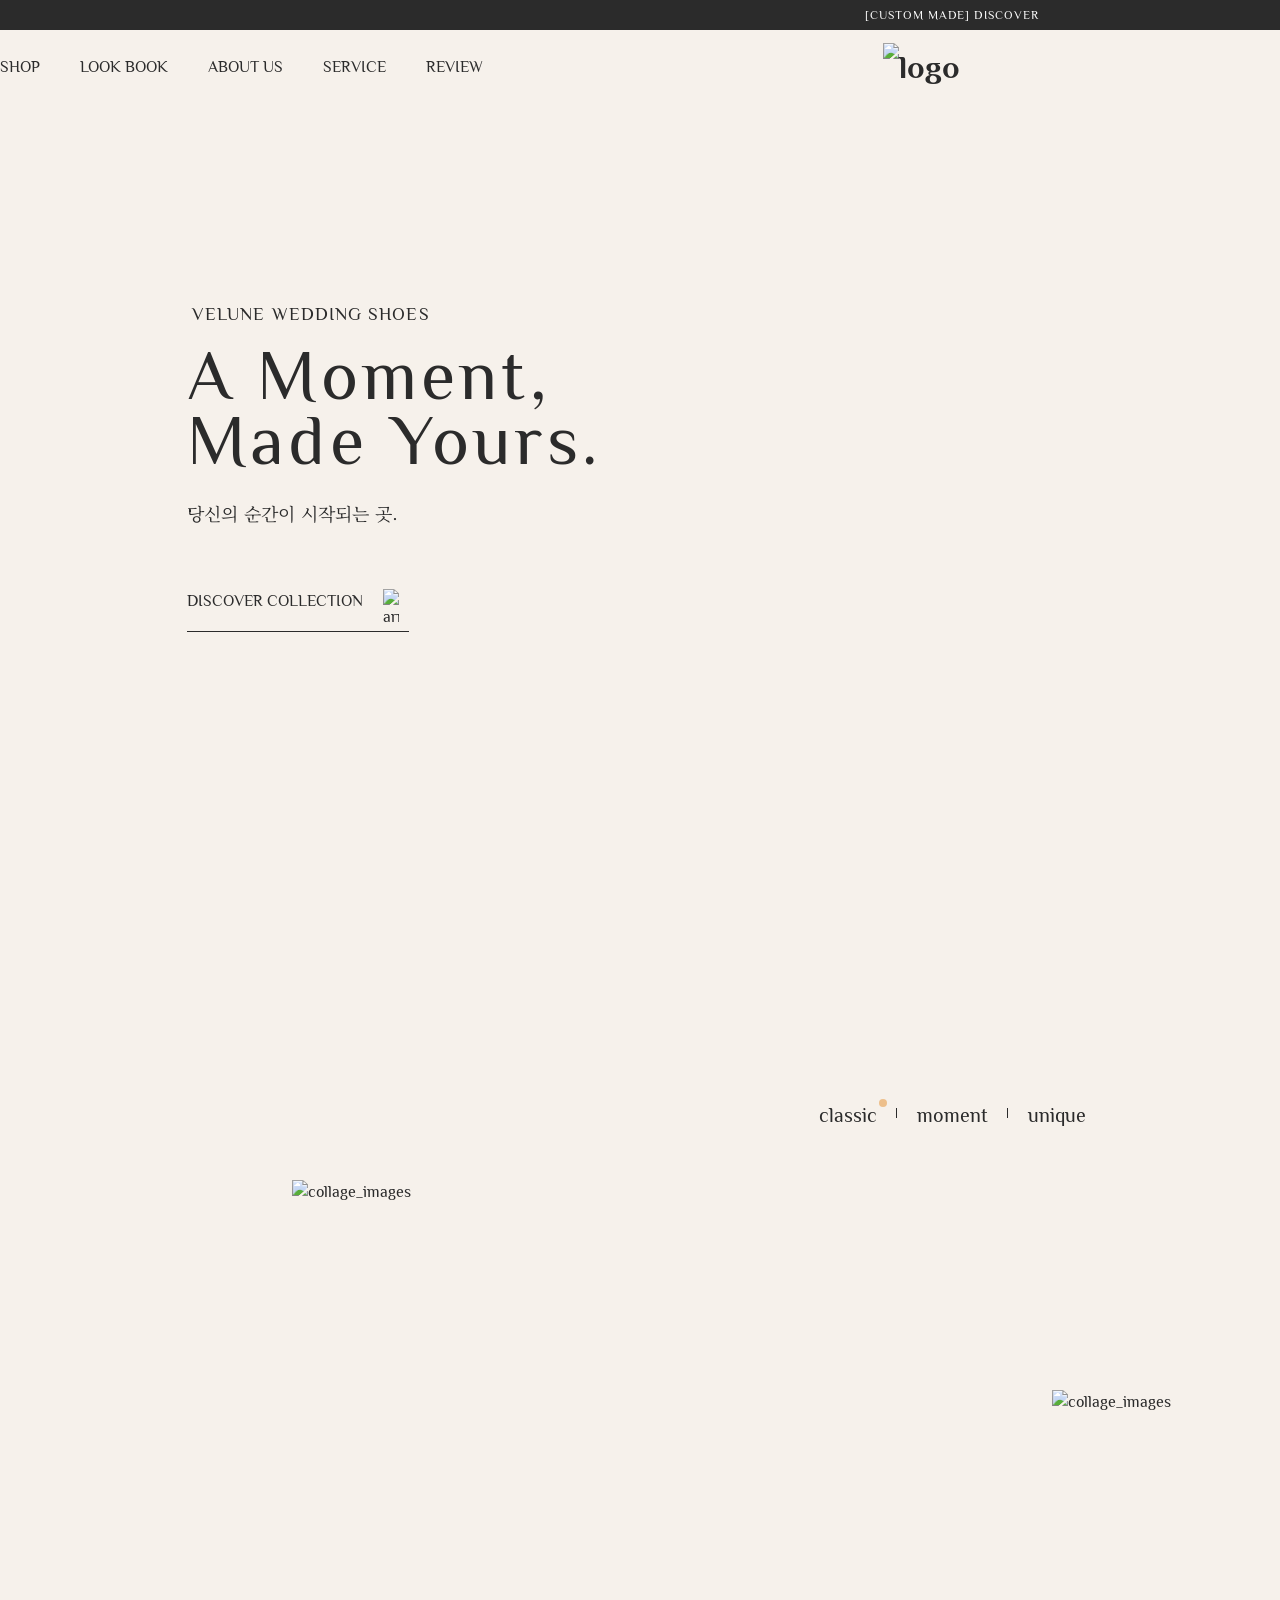
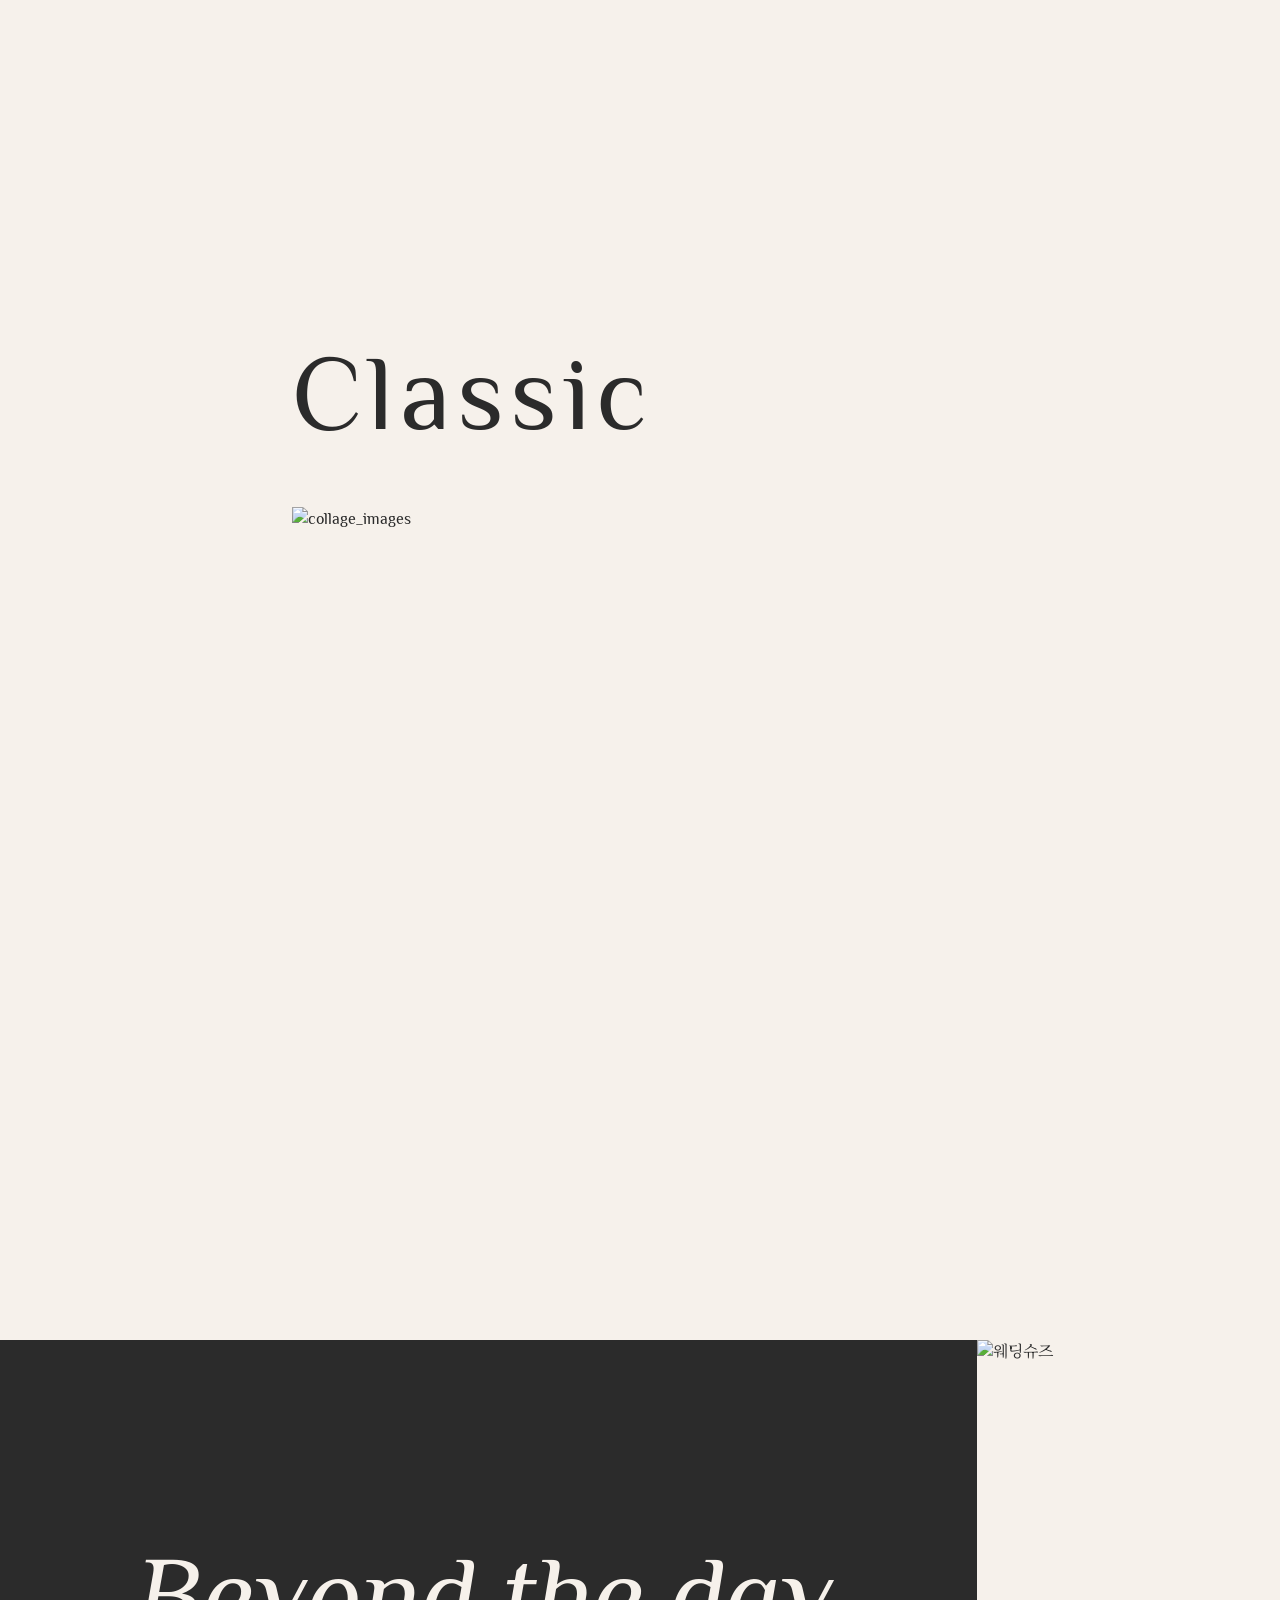
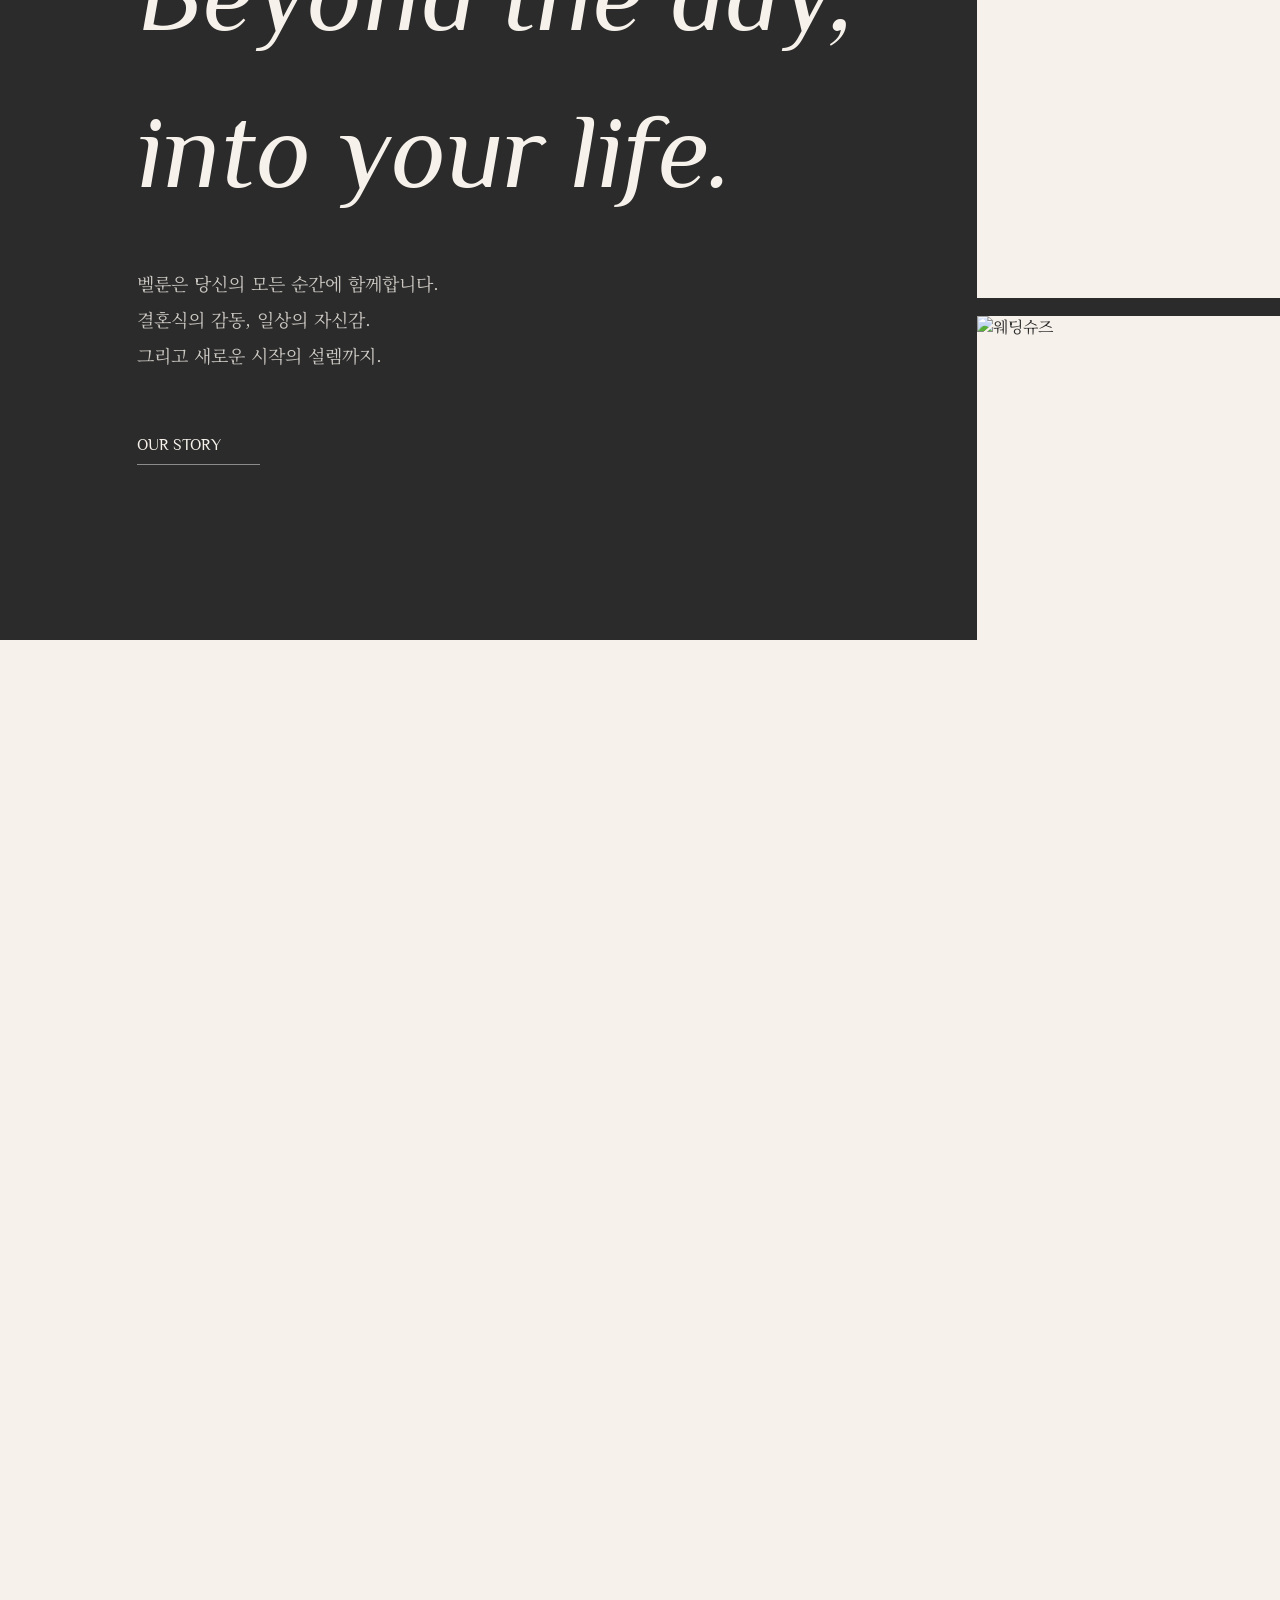
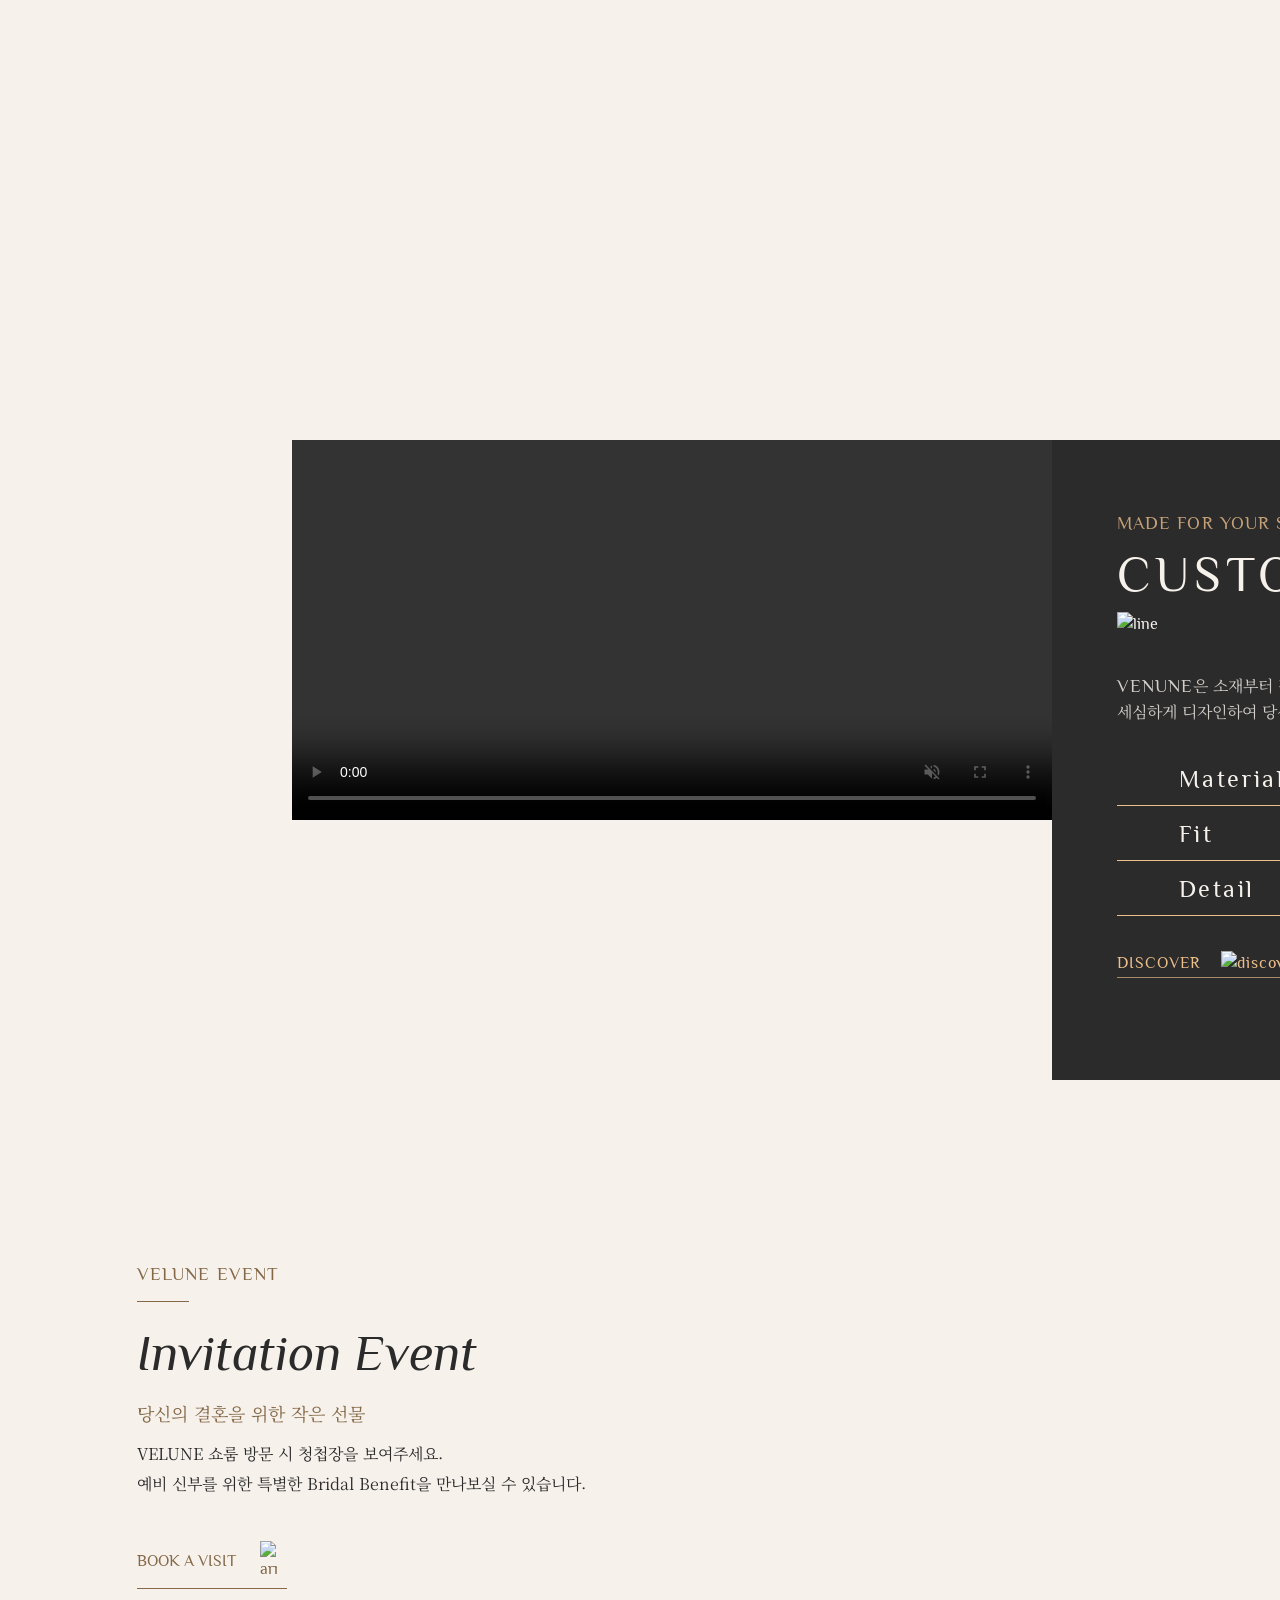
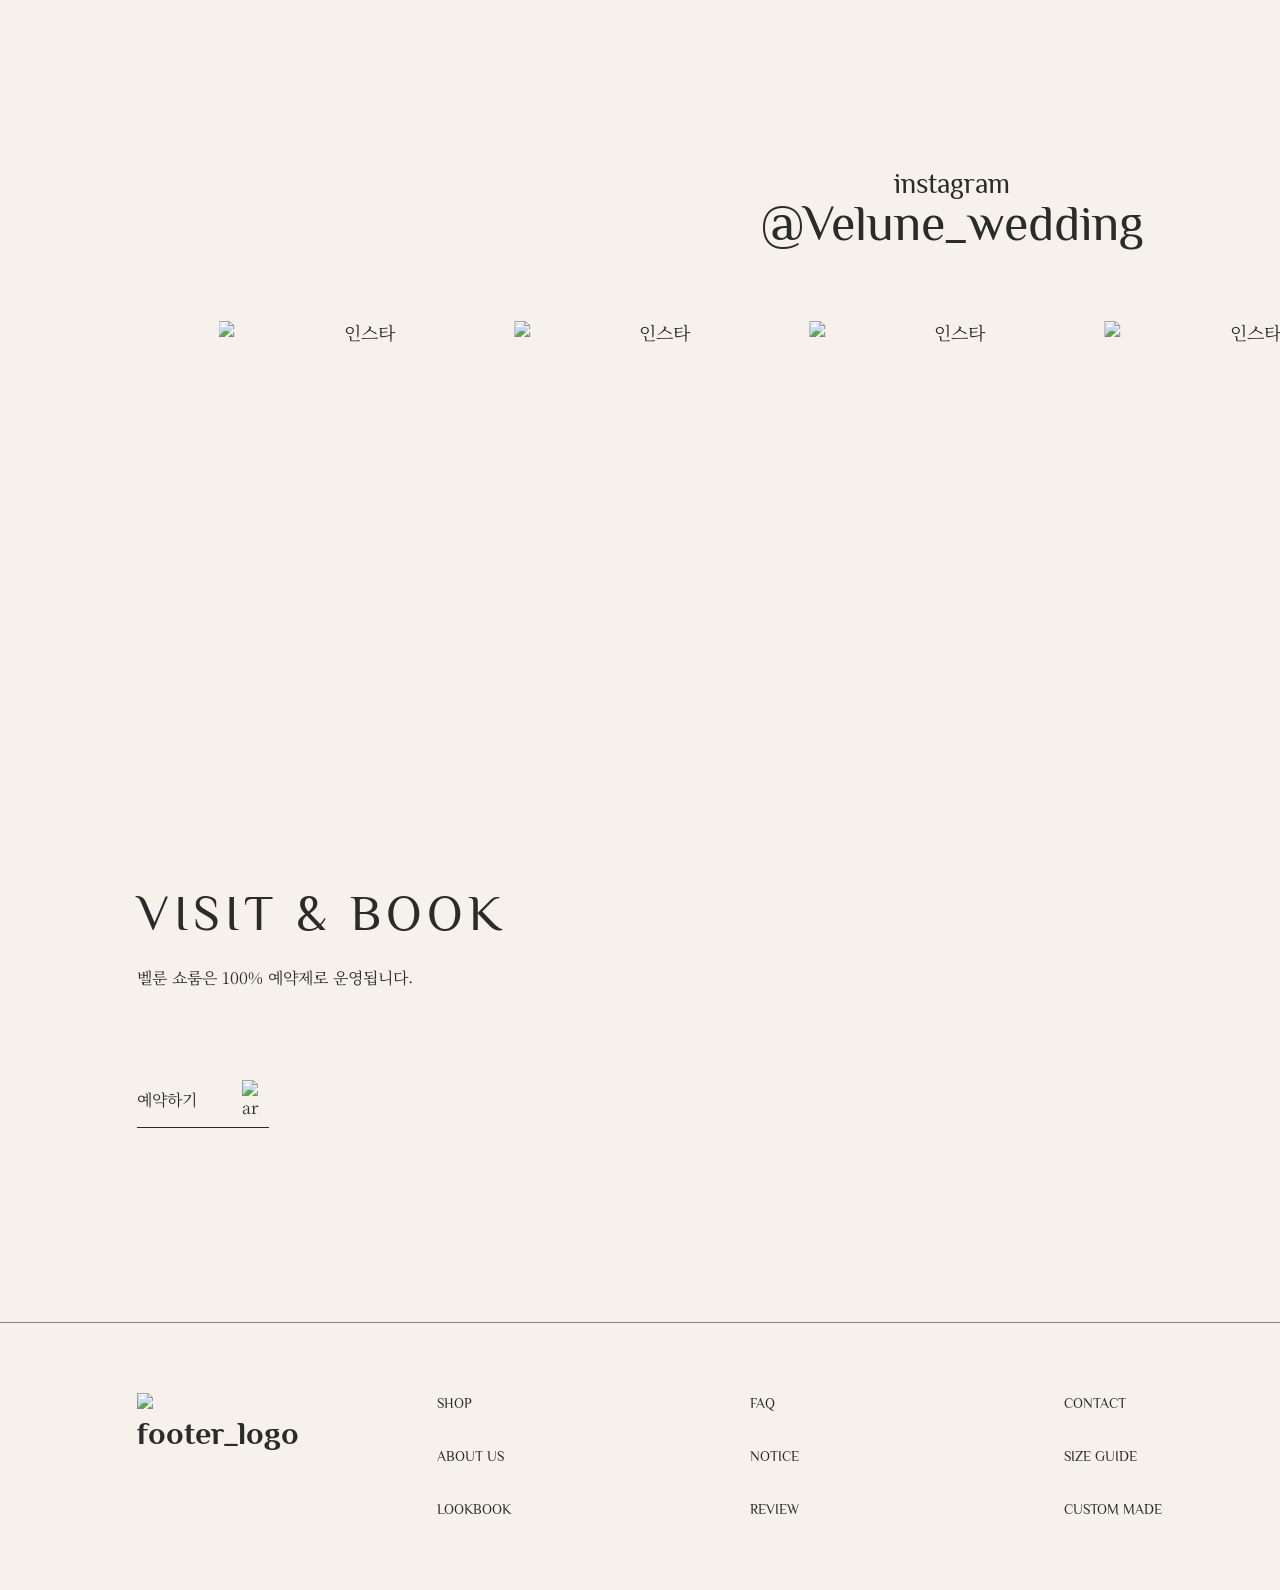
==== index.html @ da4ae247 "Add files via upload" ====
<!DOCTYPE html>
<html lang="ko">

<head>
    <meta charset="UTF-8">
    <meta name="viewport" content="width=1904">
    <!-- 브라우저 뷰포트 너비를 1360px로 고정하여 페이지를 그리도록 설정 -->
    <title>VELUNE</title>
    <!-- favicon -->
    <link rel="shortcut icon" href="/images/logo_icon/미니 로고.ico" type="image/x-icon">
    <!-- webfont 연결-->
    <!-- font-family: "Philosopher", sans-serif; -->
    <link rel="preconnect" href="https://fonts.googleapis.com">
    <link rel="preconnect" href="https://fonts.gstatic.com" crossorigin>
    <link
        href="https://fonts.googleapis.com/css2?family=Noto+Serif+KR:wght@200..900&family=Philosopher:ital,wght@0,400;0,700;1,400;1,700&display=swap"
        rel="stylesheet">

    <!-- swiper css -->
    <link rel="stylesheet" href="https://cdn.jsdelivr.net/npm/swiper@9/swiper-bundle.min.css" />
    <!-- css 연결-->
    <link rel="stylesheet" href="css/style.css">
</head>

<body>
    <div id="wrap">
        <!-- header -->
        <div id="promotion_slide">
            <ul>
                <li>
                    <a href=""><span>[BRIDER EVENT] ~2026.12.31</span></a>
                </li>
                <li>
                    <a href="">[2026 NEW COLLECTION] 25%~5%</a>
                </li>
                <li>
                    <a href="">[CUSTOM MADE] DISCOVER</a>
                </li>
            </ul>
        </div>

        <!-- gnb -->
        <div id="gnb">
            <ul class="gnb_wrap">
                <li><a href="index.html">SHOP</a></li>
                <li><a href="">LOOK BOOK</a></li>
                <li><a href="about_us.html">ABOUT US</a></li>
                <li><a href="">SERVICE</a></li>
                <li><a href="">REVIEW</a></li>
            </ul>
            <h1 class="logo">
                <a href=""><img src="images/logo_icon/logo.svg" alt="logo"></a>
            </h1>
            <ul class="util">
                <li><a href=""><img src="images/logo_icon/search.png" alt="search"></a></li>
                <li><a href=""><img src="images/logo_icon/heart 1.svg" alt="heart"></a></li>
                <li><a href=""><img src="images/logo_icon/user.svg" alt="human"></a></li>
                <li><a href=""><img src="images/logo_icon/shopping-basket.svg" alt="bag"></a></li>
            </ul>
        </div>
        <!-- gnb -->



        <!-- visual -->
        <div id="visual" class="swiper visualSwiper">

            <div class="swiper-wrapper">
                <div class="swiper-slide inner_visual inner_visual1">
                    <div class="visual_t">
                        <div class="t_box">
                            <p>VELUNE WEDDING SHOES</p>
                            <h2>A Moment, <br> Made Yours.</h2>
                            <span>당신의 순간이 시작되는 곳.</span>
                            <a class="collection_link" href="">
                                <span>DISCOVER COLLECTION</span>
                                <img src="images/logo_icon/Arrow_mini.svg" alt="arrow">
                            </a>
                        </div>
                    </div>
                </div>
                <div class="swiper-slide inner_visual inner_visual2">
                    <div class="visual_t">
                        <div class="t_box">
                            <p>VELUNE WEDDING SHOES</p>
                            <h2>For The Moment <br> That Stays.</h2>
                            <span>당신의 가장 빛나는 순간을 위한 웨딩슈즈</span>
                            <a class="collection_link" href="">
                                <span>DISCOVER COLLECTION</span>
                                <img src="images/logo_icon/Arrow_mini.svg" alt="arrow">
                            </a>
                        </div>
                    </div>
                </div>
                <div class="swiper-slide inner_visual inner_visual3">
                    <div class="visual_t">
                        <div class="t_box">
                            <p>VELUNE WEDDING SHOES</p>
                            <h2>Made For, <br>Your Moment.</h2>
                            <span>당신의 모든 순간을 위해.</span>
                            <a class="collection_link" href="">
                                <span>DISCOVER COLLECTION</span>
                                <img src="images/logo_icon/Arrow_mini.svg" alt="arrow">
                            </a>
                        </div>
                    </div>
                </div>
            </div>

            <div class="visual_control">

                <span class="first_num">01</span>

                <div class="visual_pagination"></div>

                <span class="last_num">03</span>

                <div class="visual_prev">
                    <img src="images/main/prev.svg" alt="prev">
                </div>

                <div class="visual_next">
                    <img src="images/main/next.svg" alt="next">
                </div>

            </div>
        </div>
        <!-- visual -->
        <!-- header -->




        <!-- container -->

        <!-- collage -->
        <div id="collage">
            <ul class="collage_menu">
                <li class="on"><a href="#">classic</a></li>
                <li><a href="#">moment</a></li>
                <li><a href="#">unique</a></li>
            </ul>

            <div class="collage_wrap">
                <ul class="collage1 on">
                    <li class="collage_img1">
                        <img src="images/main/collage1-1.png" alt="collage_images">
                    </li>
                    <li class="collage_img2">
                        <img src="images/main/collage1-2.png" alt="collage_images">
                    </li>
                    <li><span>Classic</span></li>
                    <li class="collage_img3">
                        <img src="images/main/collage1-3.png" alt="collage_images">
                    </li>
                </ul>
                <ul class="collage2">
                    <li class="collage_img1">
                        <img src="images/main/collage2-1.png" alt="collage_images">
                    </li>
                    <li class="collage_img2">
                        <img src="images/main/collage2-2.png" alt="collage_images">
                    </li>
                    <li><span>Moment</span></li>
                    <li class="collage_img3">
                        <img src="images/main/collage2-3.png" alt="collage_images">
                    </li>
                </ul>
                <ul class="collage3">
                    <li class="collage_img1">
                        <img src="images/main/collage3-1.png" alt="collage_images">
                    </li>
                    <li class="collage_img2">
                        <img src="images/main/collage3-2.png" alt="collage_images">
                    </li>
                    <li><span>Unique</span></li>
                    <li class="collage_img3">
                        <img src="images/main/collage3-3.png" alt="collage_images">
                    </li>
                </ul>
            </div>
        </div>
        <!-- collage -->


        <!-- product scroll -->
        <section id="product_scroll">

            <!-- 스크롤하는 동안 화면에 고정되는 영역 -->
            <div class="product_sticky">

                <div class="product_inner">

                    <!-- 왼쪽 고정 텍스트 -->
                    <div class="product_copy">
                        <h2>
                            Beyond the day,<br>
                            into your life.
                        </h2>

                        <p>
                            벨룬은 당신의 모든 순간에 함께합니다.<br>
                            결혼식의 감동, 일상의 자신감.<br>
                            그리고 새로운 시작의 설렘까지.
                        </p>

                        <a href="#">
                            OUR STORY <span><img src="images/logo_icon/Arrow_white.svg" alt=""></span>
                        </a>
                    </div>


                    <!-- 가운데 이미지 열 : 아래 → 위 -->
                    <div class="product_column product_left">

                        <div class="product_track">

                            <div class="product_card">
                                <img src="images/main/product-scroll5.jpg" alt="웨딩슈즈">
                            </div>

                            <div class="product_card">
                                <img src="images/main/product-scroll3.jpg" alt="웨딩슈즈">
                            </div>

                            <div class="product_card">
                                <img src="images/main/product-scroll4.jpg" alt="웨딩슈즈">
                            </div>

                            <div class="product_card">
                                <img src="images/main/product-scroll2.jpg" alt="웨딩슈즈">
                            </div>

                            <div class="product_card">
                                <img src="images/main/product-scroll1.jpg" alt="웨딩슈즈">
                            </div>

                        </div>

                    </div>


                    <!-- 오른쪽 이미지 열 : 위 → 아래 -->
                    <div class="product_column product_right">

                        <div class="product_track">

                            <div class="product_card">
                                <img src="images/main/product-scroll6.jpg" alt="웨딩슈즈">
                            </div>

                            <div class="product_card">
                                <img src="images/main/product-scroll7.jpeg" alt="웨딩슈즈">
                            </div>

                            <div class="product_card">
                                <img src="images/main/product-scroll8.jpeg" alt="웨딩슈즈">
                            </div>

                            <div class="product_card">
                                <img src="images/main/product-scroll9.jpeg" alt="웨딩슈즈">
                            </div>

                            <div class="product_card">
                                <img src="images/main/product-scroll10.jpg" alt="웨딩슈즈">
                            </div>

                        </div>

                    </div>

                </div>

            </div>

        </section>
        <!-- product scroll -->


        <!-- custom made -->
        <div id="custom_made">
            <ul>
                <li class="custom_video">
                    <video src="images/main/Sequence 08.mp4" controls autoplay infinite muted width="760px"></video>
                </li>
                <li class="custom_text">
                    <p class="slogan">MADE FOR YOUR STEP</p>
                    <h3>CUSTOM MADE</h3>
                    <img class="line" src="images/main/custom_line.png" alt="line">
                    <p class="introduce">
                        <span>VENUNE</span>은 소재부터 핏, 디테일까지
                        <br>
                        세심하게 디자인하여 당신의 순간을 완성합니다.
                    </p>
                    <p class="custom_list"><img src="images/main/custom1.svg" alt="">Material</p>
                    <p class="custom_list"><img src="images/main/custom2.svg" alt="">Fit</p>
                    <p class="custom_list"><img src="images/main/custom3.svg" alt="">Detail</p>
                    <a class="discover" href="">DISCOVER <img src="images/logo_icon/Arrow_mini_gold.svg" alt="discover"></a>
                </li>
            </ul>
        </div>
        <!-- custom made -->


        <!-- invitation event -->
        <section id="invitation_event">

            <div class="event_text">

                <p class="eyebrow">VELUNE EVENT</p>

                <h2>Invitation Event</h2>

                <p class="sub">
                    당신의 결혼을 위한 작은 선물
                </p>

                <p class="desc">
                    VELUNE 쇼룸 방문 시 청첩장을 보여주세요.
                    <br>
                    예비 신부를 위한 특별한 Bridal Benefit을 만나보실 수 있습니다.
                </p>

                <a href="#" class="book_visit">
                    <span>BOOK A VISIT</span>
                    <img src="images/main/event_arrow@2x.svg" alt="arrow">
                </a>

            </div>

        </section>
        <!-- invitation event -->


        <!-- instagram -->

        <section id="instagram">
            <div class="insta_url">
                <p>instagram</p>
                <h2>@Velune_wedding</h2>
            </div>

            <!-- Swiper -->
            <div class="swiper_insta">
                <div class="swiper instaSwiper">
                    <div class="swiper-wrapper">
                        <div class="swiper-slide"><img src="images/main/instagram1.png" alt=" 인스타"></div>
                        <div class="swiper-slide"><img src="images/main/instagram2.png" alt="인스타"></div>
                        <div class="swiper-slide"><img src="images/main/instagram3.png" alt="인스타"></div>
                        <div class="swiper-slide"><img src="images/main/instagram4.png" alt="인스타"></div>
                        <div class="swiper-slide"><img src="images/main/instagram5.png" alt="인스타"></div>
                        <div class="swiper-slide"><img src="images/main/instagram6.jpeg" alt="인스타"></div>
                        <div class="swiper-slide"><img src="images/main/instagram7.jpeg" alt="인스타"></div>
                        <div class="swiper-slide"><img src="images/main/instagram8.jpeg" alt="인스타"></div>
                        <div class="swiper-slide"><img src="images/main/instagram10.jpeg" alt="인스타"></div>
                        <div class="swiper-slide"><img src="images/main/instagram9.jpeg" alt="인스타"></div>
                    </div>
                </div>
            </div>
        </section>
        <!-- instagram -->

        <!-- visit & book -->
        <div id="visit_book">
            <div class="visit_text">
                <h3>VISIT & BOOK</h3>
                <p>벨룬 쇼룸은 100% 예약제로 운영됩니다.</p>
                <a href="#" class="visit_link">
                    <span>예약하기</span>
                    <img src="images/logo_icon/Arrow_mini.svg" alt="arrow">
                </a>
            </div>
            <div class="visit_map">

                <div class="map_info">

                    <div class="map_title">
                        <img src="images/main/mapicon.svg" alt="map">
                        <span>VELUNE SHOWROOM</span>
                    </div>

                    <p>부산광역시 범일2동 자성로 526-3</p>

                    <ul>
                        <li><i>TUE - SUN</i></li>
                        <li><i>10:00 AM - 8:00 PM</i></li>
                    </ul>

                </div>

            </div>

        </div>
        <!-- visit & book -->

        <!-- container -->



        <!-- footer -->
        <div id="footer">
            <div class="inner_footer">
                <h1 class="footer_logo">
                    <img src="images/logo_icon/footer_logo.svg" alt="footer_logo">
                </h1>

                <div class="footer_menu">
                    <ul>
                        <li><a href="">SHOP</a></li>
                        <li><a href="about_us.html">ABOUT US</a></li>
                        <li><a href="">LOOKBOOK</a></li>
                    </ul>
                    <ul>
                        <li><a href="">FAQ</a></li>
                        <li><a href="">NOTICE</a></li>
                        <li><a href="">REVIEW</a></li>
                    </ul>
                    <ul>
                        <li><a href="">CONTACT</a></li>
                        <li><a href="">SIZE GUIDE</a></li>
                        <li><a href="">CUSTOM MADE</a></li>
                    </ul>
                    <ul>
                        <li><a href="">CS CENTER</a></li>
                        <li><a href="">02-123-4567</a></li>
                        <li><a href="">WEEKDAY 10:00 - 20:00</a></li>
                    </ul>
                </div>

                <ul class="social">
                    <li><a href="https://www.facebook.com/" target="_blank"><img src="images/logo_icon/footer_facebook.svg" alt="facebook"></a></li>
                    <li><a href="https://www.instagram.com/" target="_blank"><img src="images/logo_icon/footer_instagram.svg" alt="instagram"></a></li>
                </ul>
            </div>
        </div>
        <!-- footer -->

    </div>

    <!-- Swiper JS -->
    <script src="https://cdn.jsdelivr.net/npm/swiper@9/swiper-bundle.min.js"></script>

    <!-- jQuery 오픈소스 및 파일 연결 -->
    <script src="js/jquery-4.0.0.min.js"></script>
    <script src="js/script.js"></script>
</body>

</html>
---- css/style.css ----
@charset "utf-8";

html,
body,
div,
span,
iframe,
h1,
h2,
h3,
h4,
h5,
h6,
p,
blockquote,
pre,
a,
em,
img,
small,
strong,
b,
dl,
dt,
dd,
ol,
ul,
li,
fieldset,
form,
label,
legend,
table,
caption,
tr,
th,
td,
article,
aside,
footer,
header,
nav,
section,
summary,
video,
* {
    padding: 0;
    margin: 0;
}

ul,
ol {
    list-style: none;
}

a {
    text-decoration: none;
    color: inherit;
}

html {
    /* Prevent font scaling in landscape */

    -webkit-text-size-adjust: none;
    /*Chrome, Safari, newer versions of Opera*/

    -moz-text-size-adjust: none;
    /*Firefox*/

    -ms-text-size-adjust: none;
    /*Ie*/

    -o-text-size-adjust: none;
    /*old versions of Opera*/
}

body {
    font-family: "Philosopher", "Noto Serif KR", sans-serif;
    font-size: 16px;
    font-weight: 400;
    line-height: 1.5;
    color: #2b2b2b;
}

#wrap {
    min-width: 1904px;
    background-color: #f6f1eb;
}

/* =============== header =============== */
/* promotion_slide */
#promotion_slide {
    width: 100%;
    height: 30px;
    background-color: #2b2b2b;
    color: #fff;
    font-size: 12px;
    font-weight: 400;
    letter-spacing: 0.08em;
    padding-top: 6px;
    box-sizing: border-box;
    overflow: hidden;
}

#promotion_slide ul {
    position: relative;
}

#promotion_slide li {
    height: 30px;
    text-align: center;
}

/* ================ gnb ================ */

#gnb {
    display: flex;
    justify-content: space-between;
    align-items: center;

    width: 1844px;
    height: 74px;
    margin: 0 auto;

    position: absolute;
    top: 30px;
    left: 0;
    right: 0;
    z-index: 99;

    transition: transform 0.4s ease;
}
#gnb.fixed {
    position: fixed;

    top: 0;
    left: 0;
    right: 0;

    z-index: 9999;

    background-color: transparent;
}
#gnb.fixed.hide {
    transform: translateY(-100%);
}
.gnb_wrap {
    width: 40%;
    display: flex;
    gap: 40px;
}

.logo {
    width: 20%;
    text-align: center;
}

.logo img {
    width: 280px;
}

.util {
    width: 40%;
    display: flex;
    justify-content: flex-end;
    gap: 40px;
}
.util img {
    width: 24px;
}
.util li:nth-child(3) img {
    width: 25px;
}


/* ================ visual ================ */
#visual {
    height: 950px;
    position: relative;
    overflow: hidden;
    z-index: 88;
}

.inner_visual {
    width: 100%;
    height: 100%;

    background-repeat: no-repeat;
    background-position: center;
    background-size: cover;
}

.inner_visual img {
    display: block;
}

.inner_visual1 {
    background-image: url(../images/main/banner.png);
}

.inner_visual2 {
    background-image: url(../images/main/banner2.png);
}

.inner_visual3 {
    background-image: url(../images/main/banner3.png);
}

.visual_t {
    width: 1630px;
    margin: 0 auto;
    height: 100%;
    display: flex;
    flex-direction: column;
    justify-content: center;
}

.visual_t .t_box {
    width: 600px;
}

.visual_t h2 {
    font-size: 70px;
    line-height: 65px;
    letter-spacing: 0.06em;
    font-weight: 400;
}

.visual_t .t_box>span {
    display: block;
    font-family: Noto Serif KR;
    font-size: 18px;
    margin: 27px 0 62px;
}

.visual_t .t_box p {
    font-size: 18px;
    margin: 0 0 15px 5px;
    letter-spacing: 0.06em;
}

.visual_t a {
    width: fit-content;
    padding-right: 10px;
    display: flex;
    gap: 20px;

    position: relative;
}

.visual_t a::after {
    content: "";
    width: 100%;
    height: 1px;
    background-color: #2b2b2b;

    position: absolute;
    left: 0;
    bottom: -3px;
}

/* .visual_t a:hover::after {
    width: 100%;
} */

.visual_t a img {
    display: block;
    width: 16px;
}

.inner_visual1 .visual_t {
    transform: translate(50px, -40px);
}

.inner_visual2 .visual_t {
    align-items: flex-end;
    transform: translateY(-50px);
}

.inner_visual3 .visual_t {
    align-items: flex-end;
    transform: translateY(-80px);
}

/* visual control  */

.visual_control {
    position: absolute;
    right: 80px;
    bottom: 200px;
    z-index: 20;

    display: flex;
    align-items: center;
    gap: 12px;
}


/* 01 / 03 숫자 */

.visual_control .first_num,
.visual_control .last_num {
    font-size: 18px;
}


/* progress bar */

#visual .visual_pagination {
    width: 120px;
    height: 1.5px;

    position: relative;
    top: auto;
    right: auto;
    bottom: auto;
    left: auto;

    flex-shrink: 0;


    background-color: rgba(0, 0, 0, 0.3);

    overflow: hidden;
}


/* progress 안쪽에서 실제로 움직이는 선 */

#visual .visual_pagination .swiper-pagination-progressbar-fill {
    background-color: #2b2b2b;
}


/* 이전 / 다음 버튼 */

.visual_prev,
.visual_next {
    width: 16px;
    cursor: pointer;
}


.visual_prev {
    margin-left: 14px;
}


.visual_prev img,
.visual_next img {
    display: block;
    width: 100%;
}


/* ================== collage ================== */

#collage {
    width: 1320px;
    margin: 120px auto;
}

.collage_menu {
    display: flex;
    justify-content: center;
    margin-bottom: 50px;
}

.collage_menu li {
    padding: 0 20px;
    position: relative;
    font-size: 20px;
}

.collage_menu li::after {
    content: "";
    display: block;
    width: 1px;
    height: 10px;
    background-color: #2b2b2b;
    position: absolute;
    top: 8px;
    right: 0;
    z-index: 8;
}

.collage_menu li:last-child::after {
    display: none;
}

.collage_menu li::before {
    content: "";
    display: none;

    width: 8px;
    height: 8px;
    border-radius: 50%;
    background-color: #EDBF8B;

    position: absolute;
    top: -1px;
    right: 10px;
    display: none;
}

.collage_menu li.on::before,
.collage_menu li:hover::before {
    display: block;
}

.collage_wrap {
    width: 100%;
    min-height: 1640px;

    position: relative;
}

.collage_wrap img {
    display: block;
    width: 100%;
    height: 100%;
}

.collage_img1 {
    width: 700px;
    height: 700px;
}

.collage_img2 {
    width: 560px;
    height: 670px;

    position: absolute;
    top: 210px;
    right: 0;
}

.collage_img3 {
    height: 710px;
}

.collage_wrap span {
    display: block;
    font-size: 105px;
    line-height: 1;
    letter-spacing: 0.06em;
    margin: 61px 0;
}

.collage1,
.collage2,
.collage3 {
    position: absolute;
    top: 0;
    left: 0;
    display: none;
}

.collage_wrap ul.on {
    width: 100%;
    display: block;
}


/* ================== product scroll ================= */
#product_scroll {
    height: 420vh;
    position: relative;

}

.product_sticky {
    width: 100%;
    height: 100vh;

    position: sticky;
    top: 0;

    overflow: hidden;

    background-color: #2b2b2b;
}

.product_inner {
    width: 1630px;
    height: 100%;

    margin: 0 auto;

    display: grid;
    grid-template-columns: 1.15fr 0.54fr 0.54fr;
    gap: 18px;
}

.product_copy {
    display: flex;
    flex-direction: column;
    justify-content: center;
}

.product_copy h2 {
    font-size: 105px;
    font-weight: 400;
    font-style: italic;
    color: #f6f1eb;
}

.product_copy p {
    margin-top: 34px;

    font-family: "Noto Serif KR", serif;
    font-size: 18px;
    line-height: 2;

    color: #f6f1ebcb;
}

.product_copy a {
    width: fit-content;

    margin-top: 60px;
    padding-right: 10px;
    padding-bottom: 7px;
    border-bottom: 1px solid rgba(255, 255, 255, 0.45);

    color: #f6f1eb;
    font-size: 16px;
}

.product_copy a span {
    margin-left: 25px;
}


/* 이미지 컬럼 */
.product_column {
    height: 100%;

    position: relative;

    overflow: hidden;
}

.product_track {
    width: 100%;

    position: absolute;
    top: 0;
    left: 0;

    will-change: transform;

    transition: transform 0.4s ease-out;
}

.product_card {
    width: 100%;
    height: 62vh;

    min-height: 390px;

    margin-bottom: 18px;

    overflow: hidden;

    background-color: #f6f1eb;
}

.product_card img {
    display: block;

    width: 100%;
    height: 100%;

    object-fit: cover;
}


/* ================= custom_made ================ */
#custom_made {
    width: 1320px;
    height: 640px;
    margin: 120px auto;
}

#custom_made ul {
    display: flex;
    height: 100%;
}

.custom_text {
    width: 580px;
    background-color: #2b2b2b;
    color: #f6f1eb;
    padding: 70px 65px;
    box-sizing: border-box;
}

.custom_text .slogan {
    color: #EDBF8B;
    font-size: 18px;
    letter-spacing: 0.06em;
    opacity: 0.8;
}

.custom_text h3 {
    font-size: 50px;
    font-weight: 400;
    letter-spacing: 0.1em;
}

.custom_text .line {
    display: block;
    width: 84px;
}

.custom_text .introduce {
    font-family: "Noto Serif KR";
    font-weight: 400;
    color: #f6f1ebd2;
    margin: 37px 0;
}

.custom_text span {
    font-family: "Philosopher";
    font-size: 18px;
    letter-spacing: 0.06em;
}

.custom_list img {
    display: block;
    width: 42px;
}

.custom_list {
    display: flex;
    gap: 20px;
    align-items: center;

    font-size: 24px;
    letter-spacing: 0.1em;
    padding-bottom: 8px;
    margin-bottom: 10px;
    border-bottom: 1px solid #EDBF8B;
}

.custom_text .discover {
    width: fit-content;
    margin-top: 35px;
    padding-right: 10px;
    color: #EDBF8B;
    letter-spacing: 0.06em;

    display: flex;
    gap: 20px;

    position: relative;
}

.custom_text .discover::after {
    content: "";
    width: 100%;
    height: 1px;
    background-color: #edbf8ba4;

    position: absolute;
    left: 0;
    bottom: -3px;
}

.custom_text .discover:hover {
    color: #f6f1eb;
}



/* ================= invitation event ================= */

#invitation_event {
    width: 100%;
    height: 450px;

    background-image: url(../images/main/청첩장이벤트.jpg);
    background-repeat: no-repeat;
    background-position: center;
    background-size: cover;

    overflow: hidden;
}

.event_text {
    width: 1630px;
    height: 100%;

    margin: 0 auto;

    display: flex;
    flex-direction: column;
    justify-content: center;
    align-items: flex-start;
}

.event_text .eyebrow {
    font-size: 18px;
    letter-spacing: 0.06em;

    color: #846847;
}

.event_text .eyebrow::after {
    content: "";

    display: block;

    width: 52px;
    height: 1px;

    margin: 13px 0 26px;

    background-color: #846847;
}

.event_text h2 {
    font-size: 50px;
    line-height: 1;

    font-weight: 400;
    font-style: italic;

    color: #2b2b2b;
}

.event_text .sub {
    margin-top: 22px;

    font-family: "Noto Serif KR";
    font-size: 18px;

    color: #846847;
}

.event_text .desc {
    margin-top: 12px;

    font-family: "Noto Serif KR";
    font-size: 16px;
    line-height: 1.9;

    color: #2b2b2b;
}
.book_visit {
    width: fit-content;

    margin-top: 42px;
    padding-bottom: 7px;
    padding-right: 10px;

    display: flex;
    align-items: center;
    gap: 24px;

    border-bottom: 1px solid #846847;

    font-size: 16px;
    color: #846847;
}

.book_visit img {
    display: block;
    width: 17px;
}


/* ==================== instagram ==================== */
#instagram {
    margin-top: 120px;
}
.insta_url {
    text-align: center;
    line-height: 1;
}
.insta_url p {
    font-size: 28px;
}
.insta_url h2 {
    font-size: 50px;
    font-weight: 400;
}
.swiper_insta {
    width: 1630px;
    height: 350px;
    margin: 73px auto 120px;
    position: relative;
}

.swiper_insta .swiper {
    width: 90%;
    margin: 0 auto;
    height: 100%;
}

.swiper_insta .swiper-wrapper {
    transition-timing-function: linear;
}

.swiper_insta .swiper-slide {
    text-align: center;
    font-size: 18px;
    display: flex;
    justify-content: center;
}

.swiper_insta .swiper-slide img {
    display: block;
    width: 100%;
    height: 350px;
    object-fit: cover;
}




/* ==================== visit & book ==================== */

#visit_book {
    width: 1796px;
    height: 411px;

    margin: 120px auto;

    display: flex;

    background: url(../images/main/visit&book.png) center;
}
.visit_text {
    width: 592px;
    height: 100%;

    padding: 85px 0 65px 83px;

    box-sizing: border-box;

    display: flex;
    flex-direction: column;
}
.visit_text h3 {
    font-size: 50px;
    font-weight: 400;

    letter-spacing: 0.1em;

    color: #2b2b2b;
}
.visit_text>p {
    margin-top: 15px;

    font-family: "Noto Serif KR";
    font-size: 16px;

    color: #2b2b2b;
}
.visit_link {
    width: fit-content;

    margin-top: 90px;
    padding: 0 10px 7px 0;

    display: flex;
    align-items: center;
    gap: 45px;

    border-bottom: 1px solid #2b2b2b;

    font-family: "Noto Serif KR";
    font-size: 16px;

    color: #2b2b2b;
}
.visit_link img {
    display: block;

    width: 17px;
}
.visit_map {
    width: 1204px;
    height: 100%;

    position: relative;

    background-image: url(../images/main/visit&book.png);
    background-repeat: no-repeat;
    background-position: center;
    background-size: cover;
}
.map_info {
    position: absolute;

    top: 125px;
    left: 55%;
}
.map_title {
    display: flex;
    align-items: center;

    gap: 12px;
}
.map_title img {
    display: block;

    width: 45px;
}
.map_title span {
    font-size: 24px;
    letter-spacing: 0.06em;
}
.map_info>p {
    margin: 10px 0 27px 60px;

    font-family: "Noto Serif KR";
    font-size: 16px;

    color: #2b2b2b;
}
.map_info ul {
    margin-left: 60px;

    display: flex;
    align-items: center;

    gap: 25px;
}
.map_info ul li {
    font-size: 18px;
    font-style: italic;
}
.map_info ul li:first-child {
    padding-right: 25px;

    position: relative;
}
.map_info ul li:first-child::after {
    content: "";

    width: 1px;
    height: 12px;

    background-color: #777;

    position: absolute;

    top: 9px;
    right: 0;
}


/* ================== footer ================== */

#footer {
    width: 100%;
    padding: 70px 0;
    border-top: 1px solid #8c847d;
    background-color: #f6f1eb;
}
.inner_footer {
    width: 1630px;
    margin: 0 auto;

    display: flex;
    align-items: flex-start;
}
.footer_logo {
    width: 300px;
}
.footer_logo img {
    display: block;
    width: 177px;
}
.footer_menu {
    flex: 1;

    display: flex;
    justify-content: space-between;
}
.footer_menu ul {
    width: 200px;
}
.footer_menu li {
    margin-bottom: 32px;
    font-size: 14px;
}
.footer_menu li:hover {
    font-weight: bold;
}
.footer_menu li:last-child {
    margin-bottom: 0;
}
.social {
    width: 130px;
    margin-left: 60px;

    display: flex;
    justify-content: flex-end;
    gap: 25px;
}
.social li {
    opacity: 0.8;
}
.social li:hover {
    opacity: 1;
}
.social img {
    display: block;
    width: 40px;
}
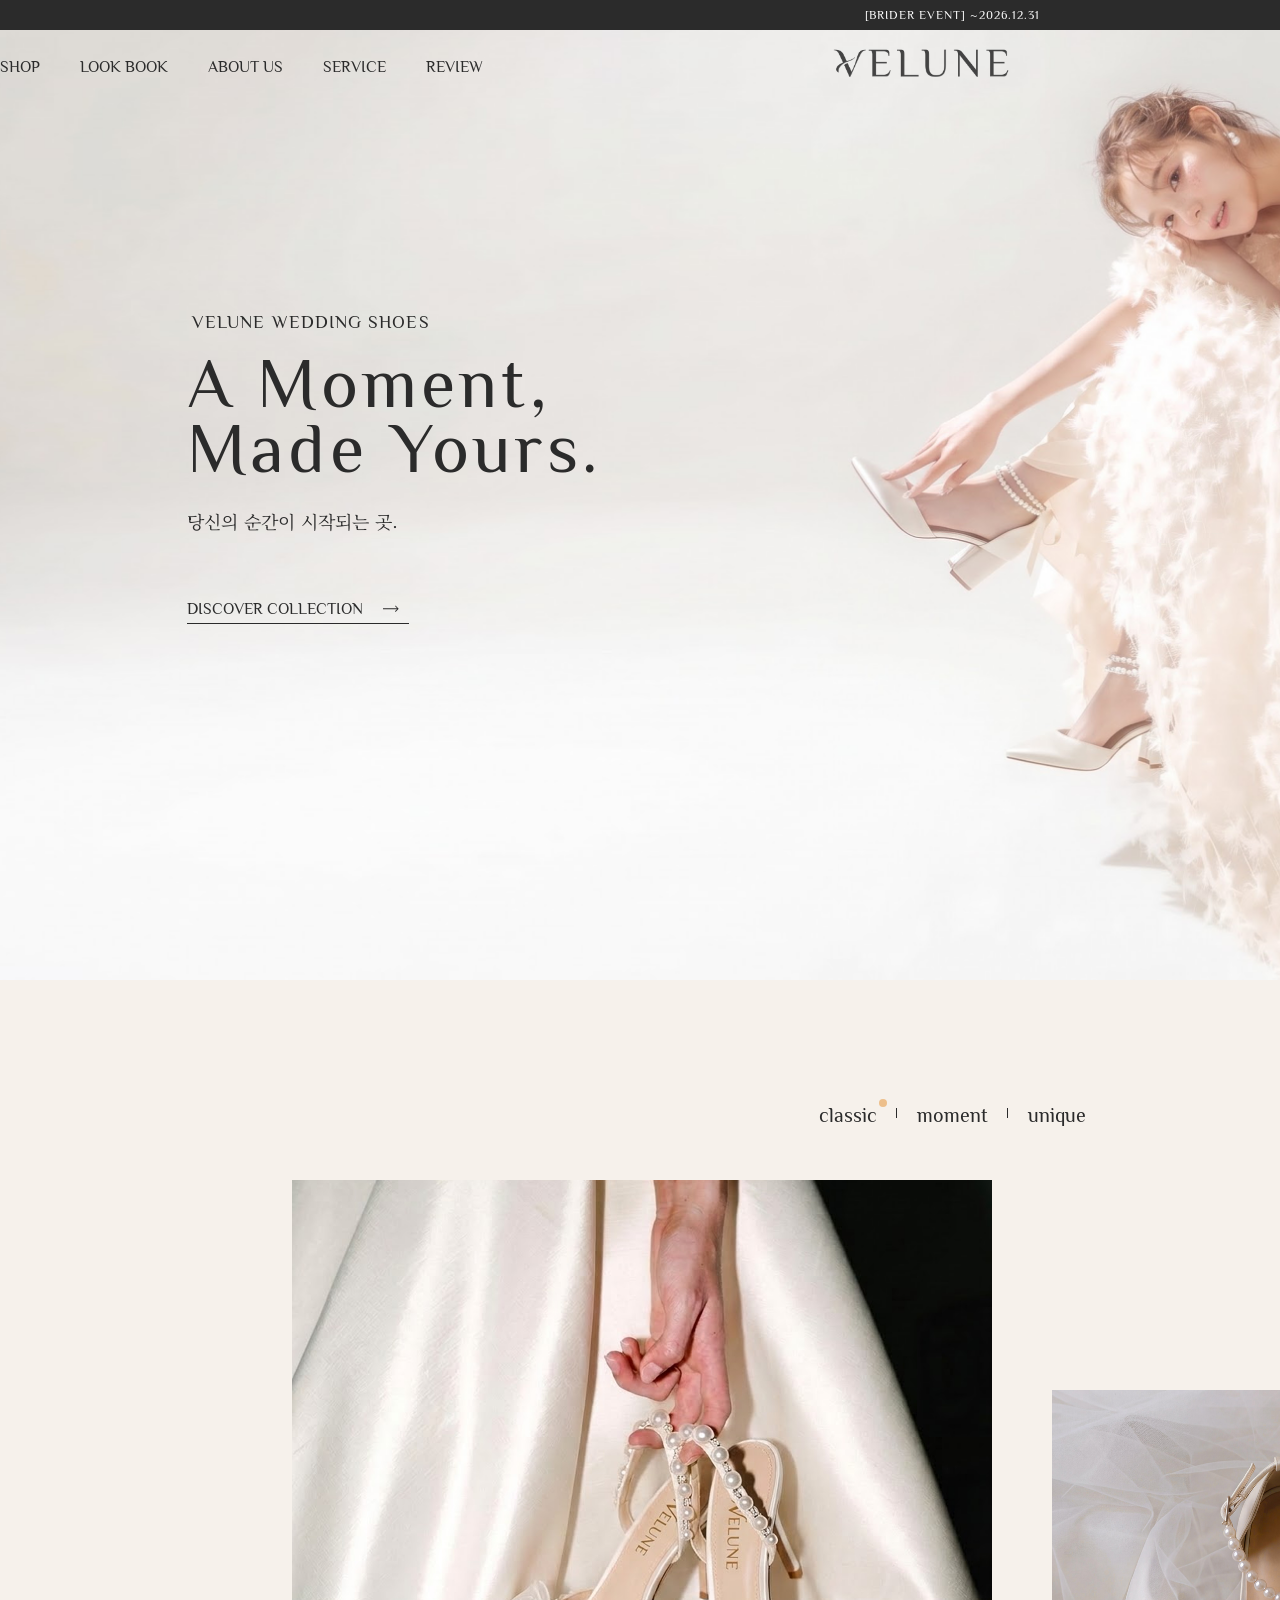
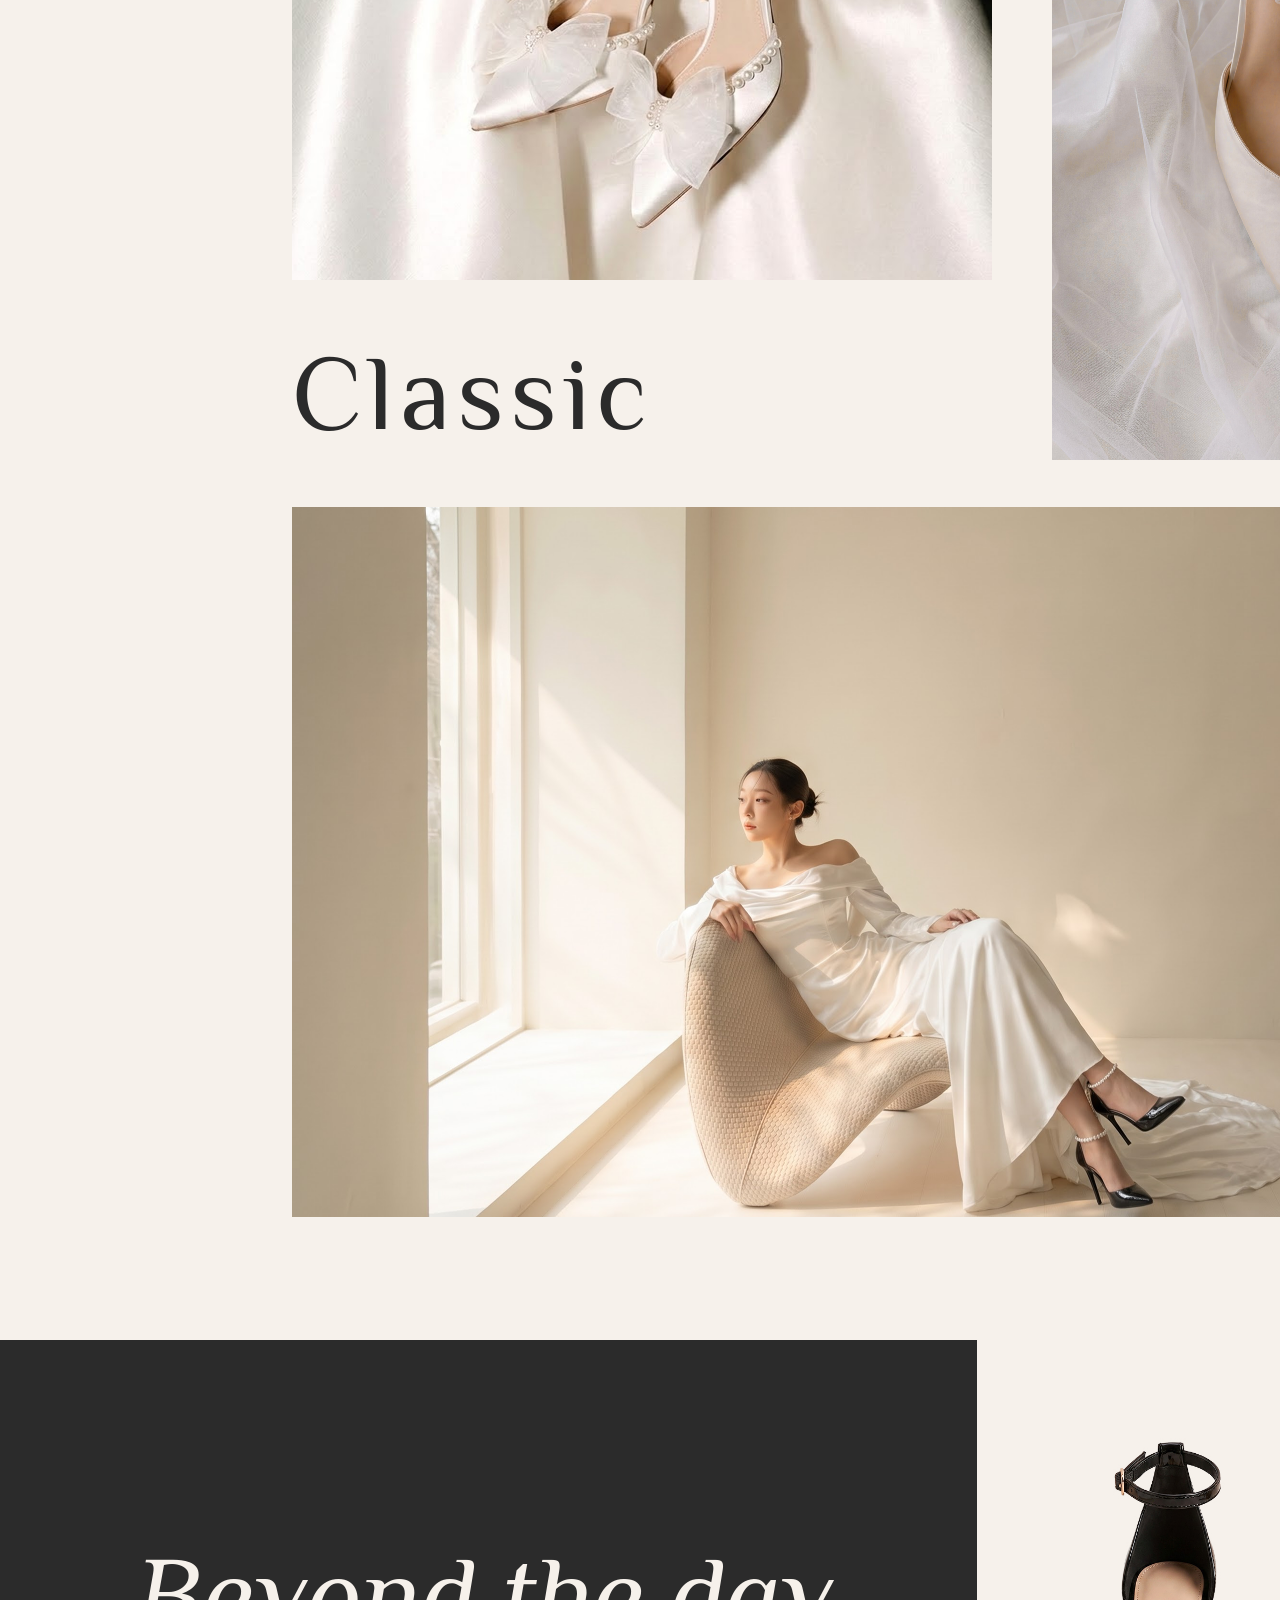
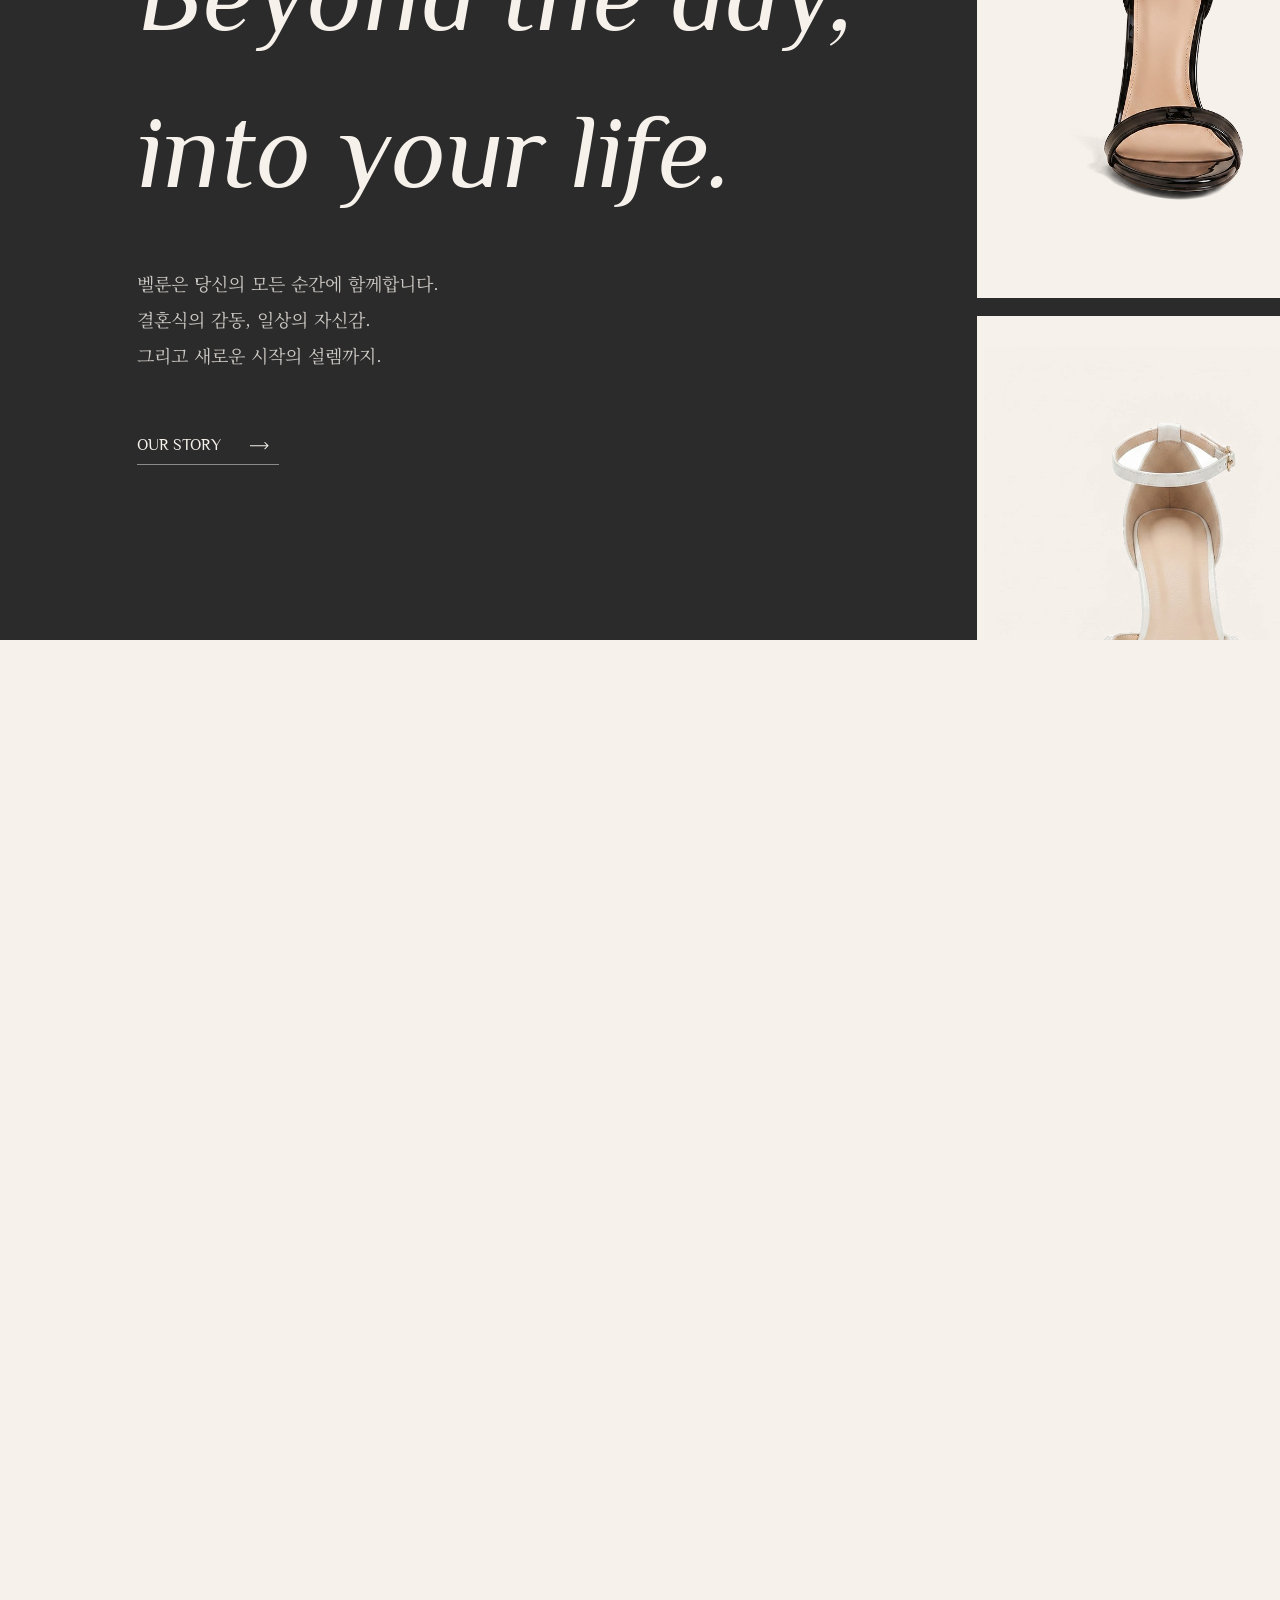
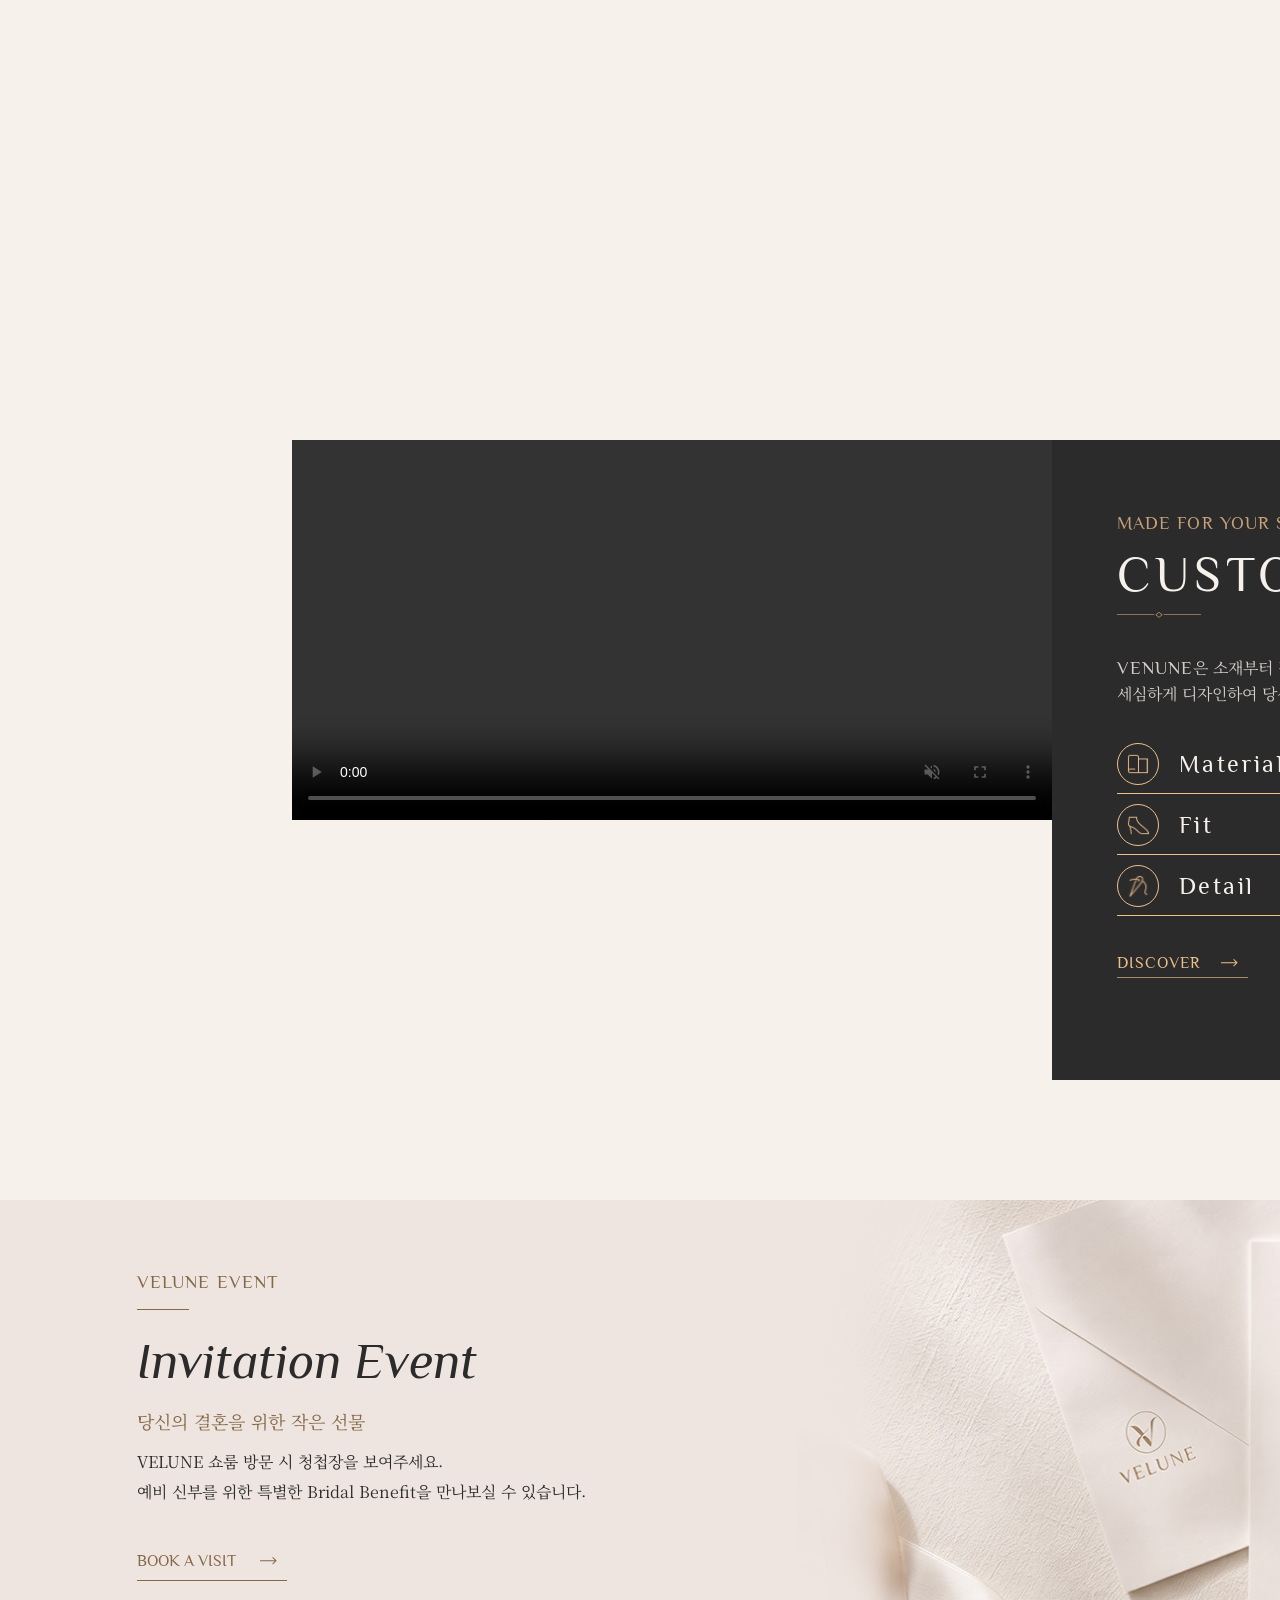
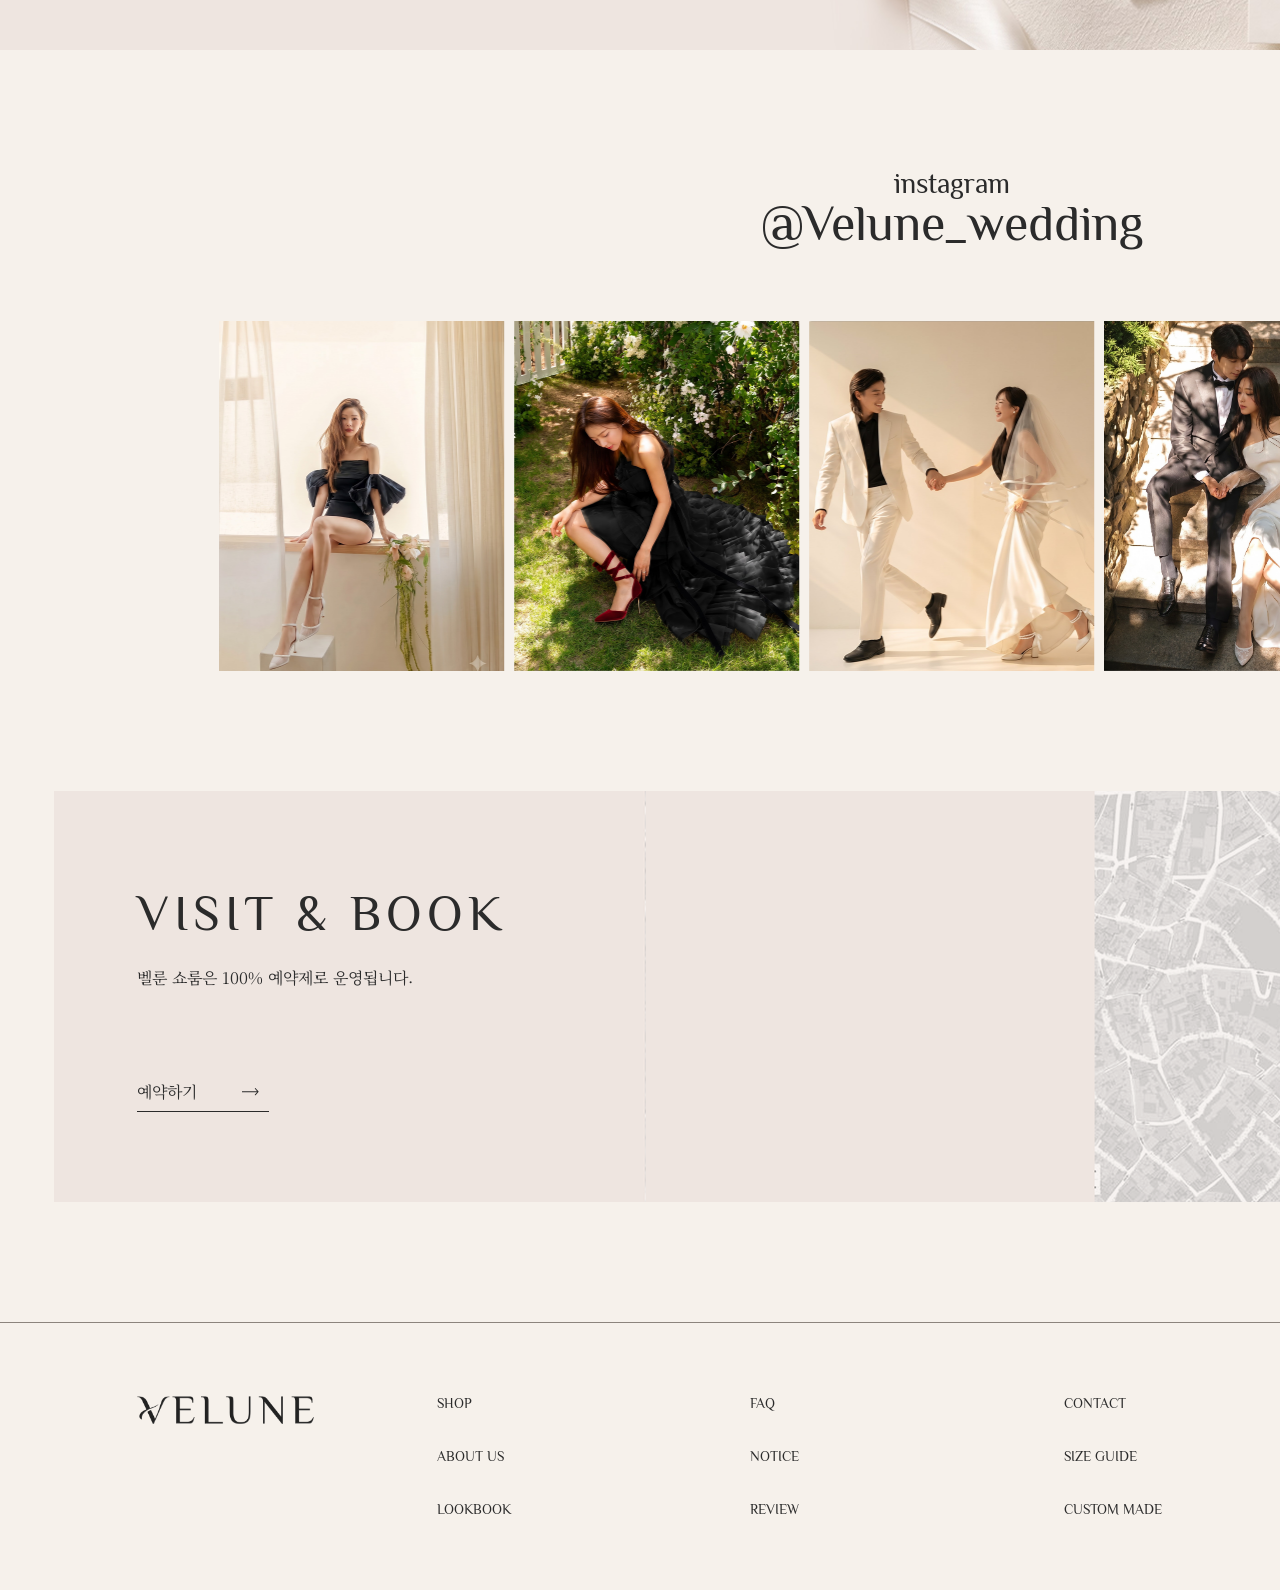
==== commit dcab33ff: "Add files via upload" ====
--- a/index.html
+++ b/index.html
@@ -28,13 +28,13 @@
         <div id="promotion_slide">
             <ul>
                 <li>
-                    <a href=""><span>[BRIDER EVENT] ~2026.12.31</span></a>
+                    <a href="index.html#invitation_event"><span>[BRIDER EVENT] ~2026.12.31</span></a>
                 </li>
                 <li>
-                    <a href="">[2026 NEW COLLECTION] 25%~5%</a>
+                    <a href="shop.html">[2026 NEW COLLECTION] 25%~5%</a>
                 </li>
                 <li>
-                    <a href="">[CUSTOM MADE] DISCOVER</a>
+                    <a href="index.html#custom_made">[CUSTOM MADE] DISCOVER</a>
                 </li>
             </ul>
         </div>
@@ -42,20 +42,20 @@
         <!-- gnb -->
         <div id="gnb">
             <ul class="gnb_wrap">
-                <li><a href="index.html">SHOP</a></li>
-                <li><a href="">LOOK BOOK</a></li>
+                <li><a href="shop.html">SHOP</a></li>
+                <li><a href="lookbook.html">LOOK BOOK</a></li>
                 <li><a href="about_us.html">ABOUT US</a></li>
-                <li><a href="">SERVICE</a></li>
-                <li><a href="">REVIEW</a></li>
+                <li><a href="size_guide.html">SERVICE</a></li>
+                <li><a href="review.html">REVIEW</a></li>
             </ul>
             <h1 class="logo">
-                <a href=""><img src="images/logo_icon/logo.svg" alt="logo"></a>
+                <a href="index.html"><img src="images/logo_icon/logo.svg" alt="logo"></a>
             </h1>
             <ul class="util">
-                <li><a href=""><img src="images/logo_icon/search.png" alt="search"></a></li>
-                <li><a href=""><img src="images/logo_icon/heart 1.svg" alt="heart"></a></li>
-                <li><a href=""><img src="images/logo_icon/user.svg" alt="human"></a></li>
-                <li><a href=""><img src="images/logo_icon/shopping-basket.svg" alt="bag"></a></li>
+                <li><a href="#"><img src="images/logo_icon/search.png" alt="search"></a></li>
+                <li><a href="#"><img src="images/logo_icon/heart 1.svg" alt="heart"></a></li>
+                <li><a href="#"><img src="images/logo_icon/user.svg" alt="human"></a></li>
+                <li><a href="#"><img src="images/logo_icon/shopping-basket.svg" alt="bag"></a></li>
             </ul>
         </div>
         <!-- gnb -->
@@ -72,7 +72,7 @@
                             <p>VELUNE WEDDING SHOES</p>
                             <h2>A Moment, <br> Made Yours.</h2>
                             <span>당신의 순간이 시작되는 곳.</span>
-                            <a class="collection_link" href="">
+                            <a class="collection_link" href="shop.html">
                                 <span>DISCOVER COLLECTION</span>
                                 <img src="images/logo_icon/Arrow_mini.svg" alt="arrow">
                             </a>
@@ -85,7 +85,7 @@
                             <p>VELUNE WEDDING SHOES</p>
                             <h2>For The Moment <br> That Stays.</h2>
                             <span>당신의 가장 빛나는 순간을 위한 웨딩슈즈</span>
-                            <a class="collection_link" href="">
+                            <a class="collection_link" href="shop.html">
                                 <span>DISCOVER COLLECTION</span>
                                 <img src="images/logo_icon/Arrow_mini.svg" alt="arrow">
                             </a>
@@ -98,7 +98,7 @@
                             <p>VELUNE WEDDING SHOES</p>
                             <h2>Made For, <br>Your Moment.</h2>
                             <span>당신의 모든 순간을 위해.</span>
-                            <a class="collection_link" href="">
+                            <a class="collection_link" href="shop.html">
                                 <span>DISCOVER COLLECTION</span>
                                 <img src="images/logo_icon/Arrow_mini.svg" alt="arrow">
                             </a>
@@ -204,7 +204,7 @@
                             그리고 새로운 시작의 설렘까지.
                         </p>
 
-                        <a href="#">
+                        <a href="shop.html">
                             OUR STORY <span><img src="images/logo_icon/Arrow_white.svg" alt=""></span>
                         </a>
                     </div>
@@ -295,7 +295,7 @@
                     <p class="custom_list"><img src="images/main/custom1.svg" alt="">Material</p>
                     <p class="custom_list"><img src="images/main/custom2.svg" alt="">Fit</p>
                     <p class="custom_list"><img src="images/main/custom3.svg" alt="">Detail</p>
-                    <a class="discover" href="">DISCOVER <img src="images/logo_icon/Arrow_mini_gold.svg" alt="discover"></a>
+                    <a class="discover" href="size_guide.html#section3">DISCOVER <img src="images/logo_icon/Arrow_mini_gold.svg" alt="discover"></a>
                 </li>
             </ul>
         </div>
@@ -321,7 +321,7 @@
                     예비 신부를 위한 특별한 Bridal Benefit을 만나보실 수 있습니다.
                 </p>
 
-                <a href="#" class="book_visit">
+                <a href="#visit_book" class="book_visit">
                     <span>BOOK A VISIT</span>
                     <img src="images/main/event_arrow@2x.svg" alt="arrow">
                 </a>
@@ -365,7 +365,7 @@
             <div class="visit_text">
                 <h3>VISIT & BOOK</h3>
                 <p>벨룬 쇼룸은 100% 예약제로 운영됩니다.</p>
-                <a href="#" class="visit_link">
+                <a href="about_us.html#contacts" class="visit_link">
                     <span>예약하기</span>
                     <img src="images/logo_icon/Arrow_mini.svg" alt="arrow">
                 </a>
@@ -406,24 +406,24 @@
 
                 <div class="footer_menu">
                     <ul>
-                        <li><a href="">SHOP</a></li>
+                        <li><a href="shop.html">SHOP</a></li>
                         <li><a href="about_us.html">ABOUT US</a></li>
-                        <li><a href="">LOOKBOOK</a></li>
+                        <li><a href="lookbook.html">LOOKBOOK</a></li>
                     </ul>
                     <ul>
-                        <li><a href="">FAQ</a></li>
-                        <li><a href="">NOTICE</a></li>
-                        <li><a href="">REVIEW</a></li>
+                        <li><a href="notice.html#faq">FAQ</a></li>
+                        <li><a href="notice.html">NOTICE</a></li>
+                        <li><a href="review.html">REVIEW</a></li>
                     </ul>
                     <ul>
-                        <li><a href="">CONTACT</a></li>
-                        <li><a href="">SIZE GUIDE</a></li>
-                        <li><a href="">CUSTOM MADE</a></li>
+                        <li><a href="about_us.html#contacts">CONTACT</a></li>
+                        <li><a href="size_guide.html">SIZE GUIDE</a></li>
+                        <li><a href="index.html#custom_made">CUSTOM MADE</a></li>
                     </ul>
                     <ul>
-                        <li><a href="">CS CENTER</a></li>
-                        <li><a href="">02-123-4567</a></li>
-                        <li><a href="">WEEKDAY 10:00 - 20:00</a></li>
+                        <li>CS CENTER</li>
+                        <li>02-123-4567</li>
+                        <li>WEEKDAY 10:00 - 20:00</li>
                     </ul>
                 </div>
 
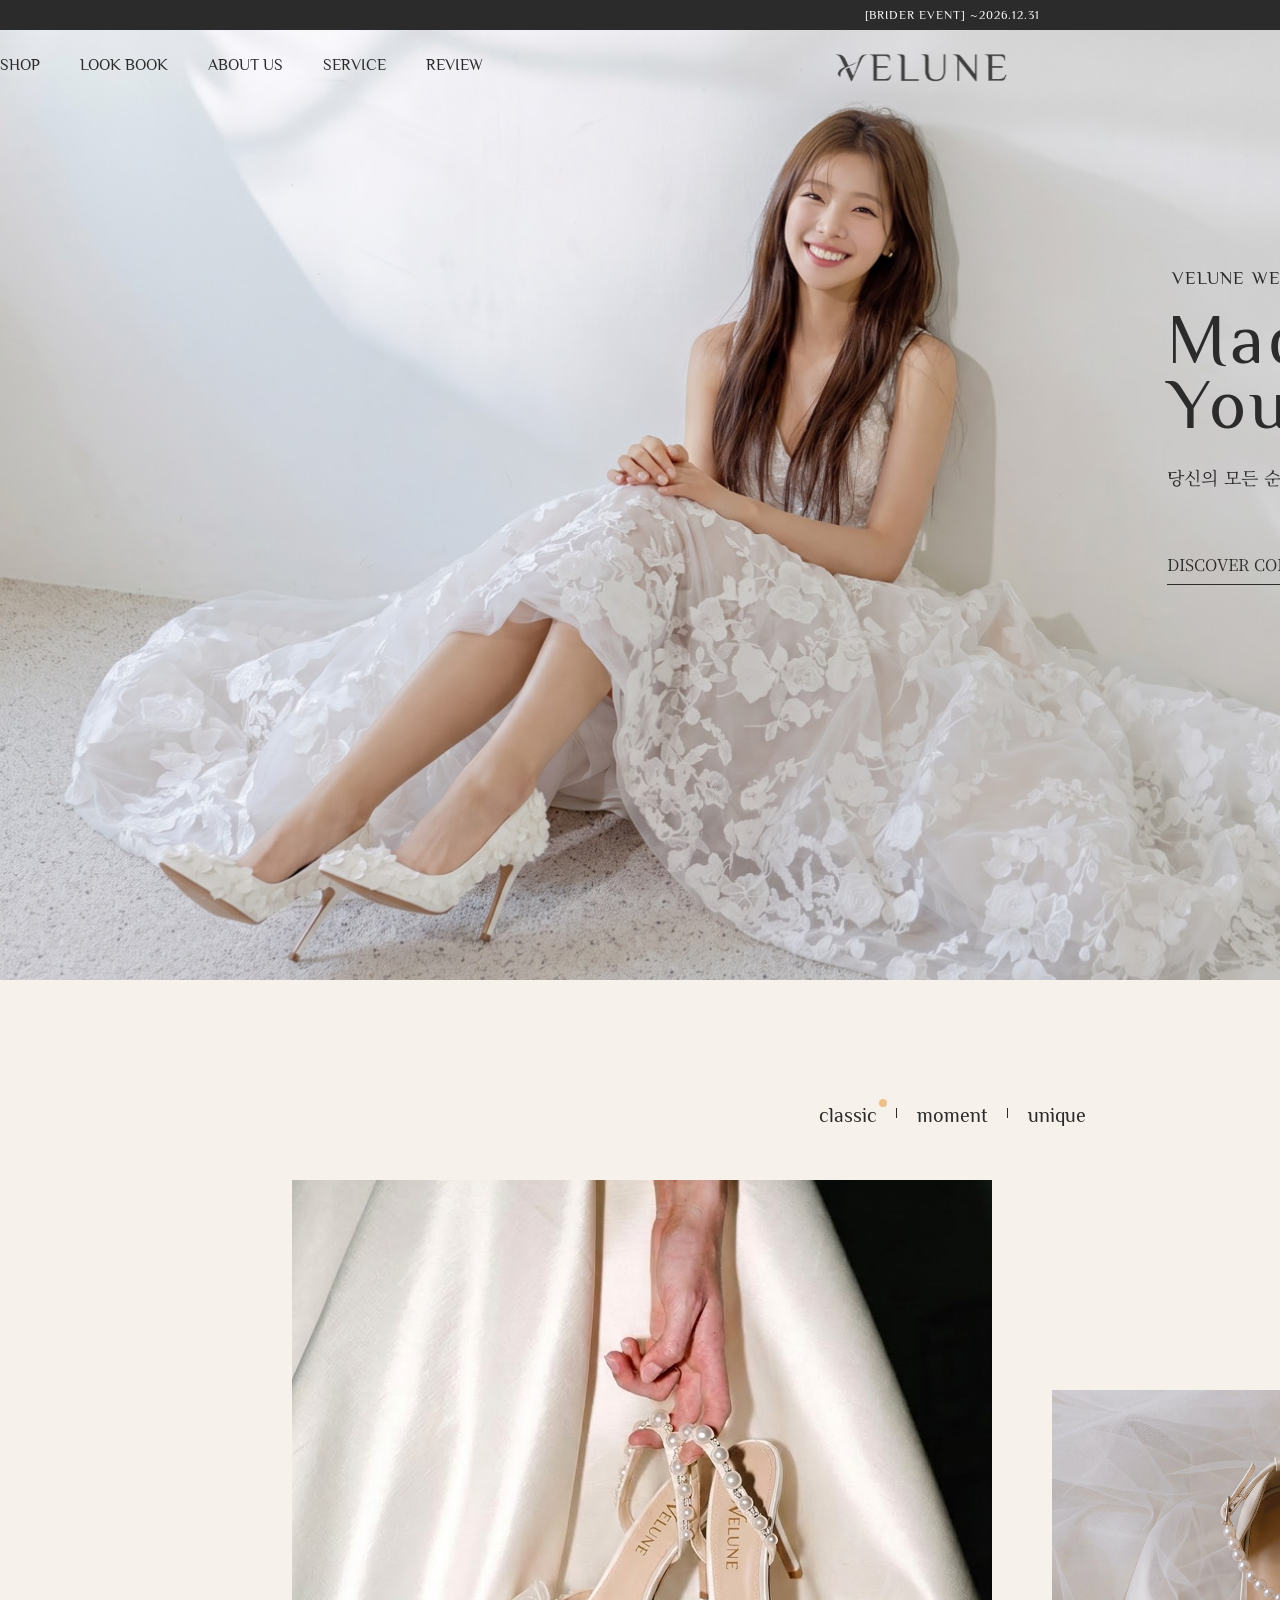
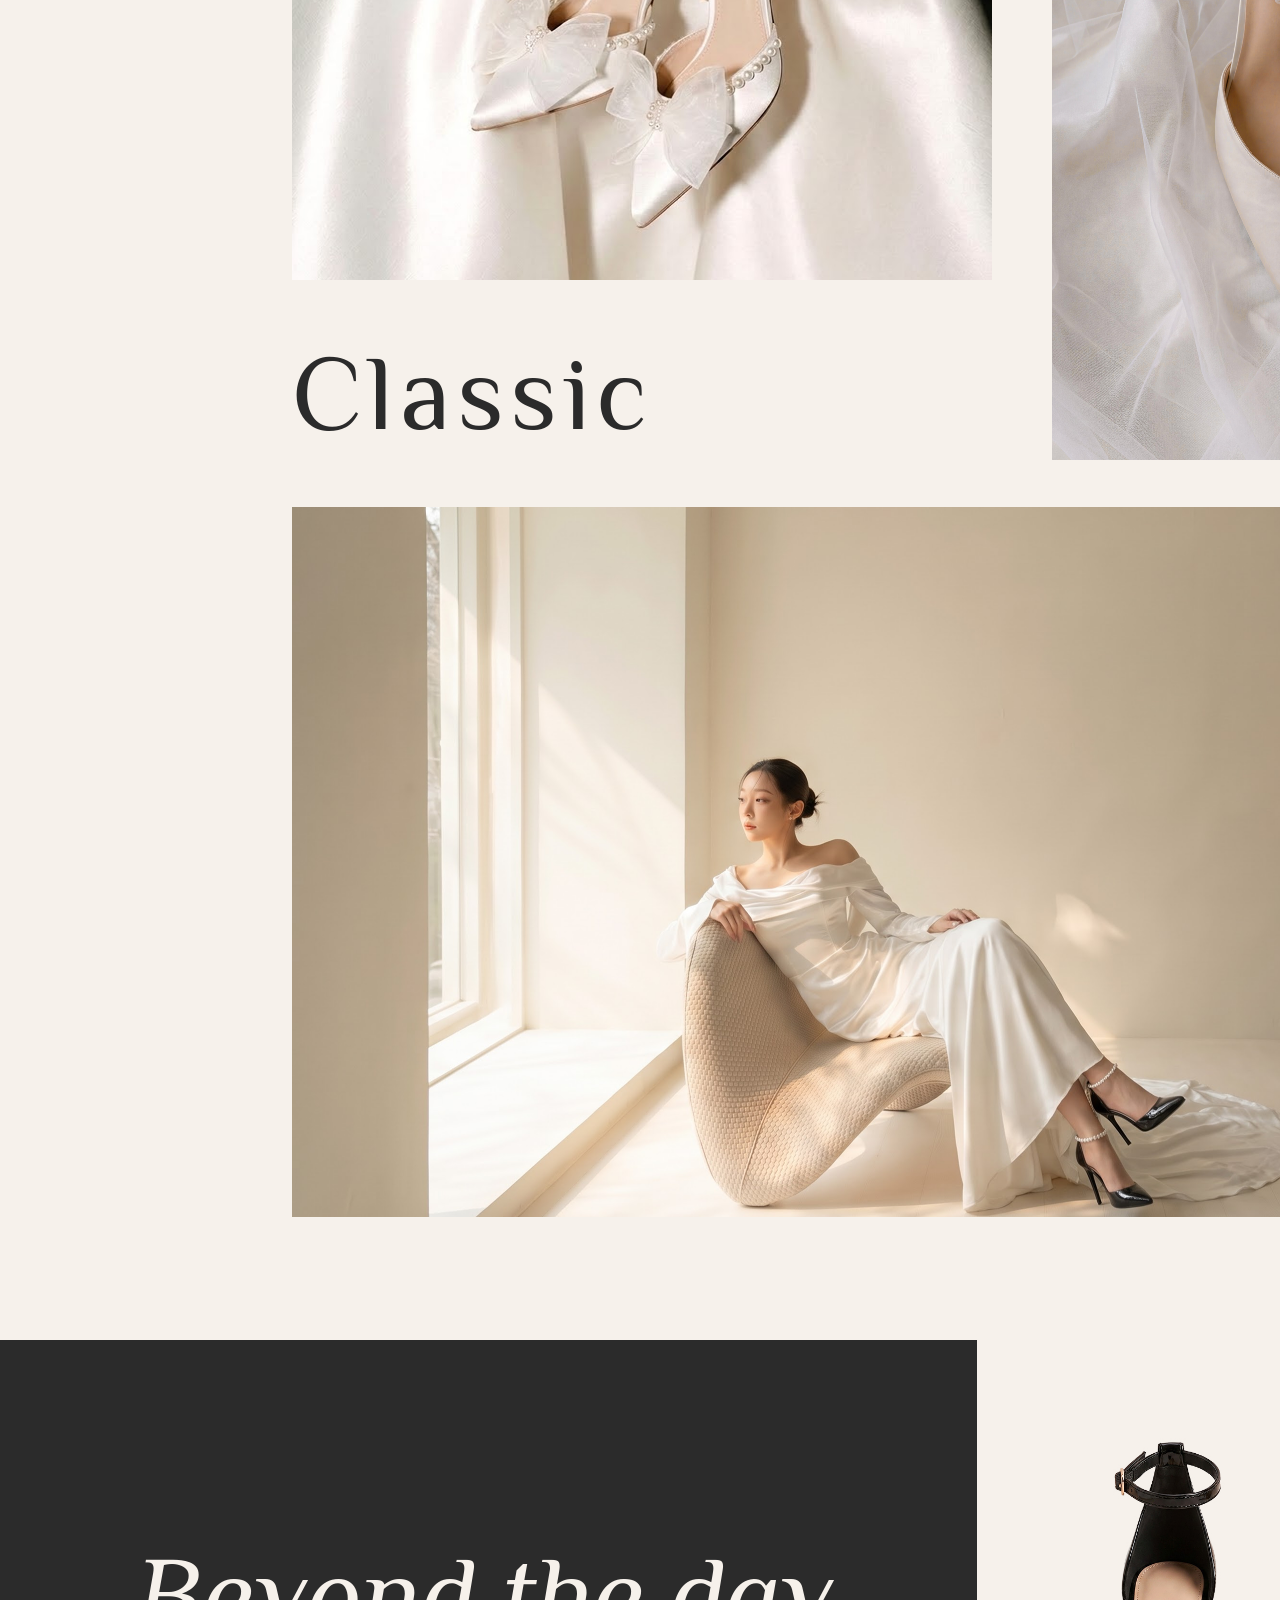
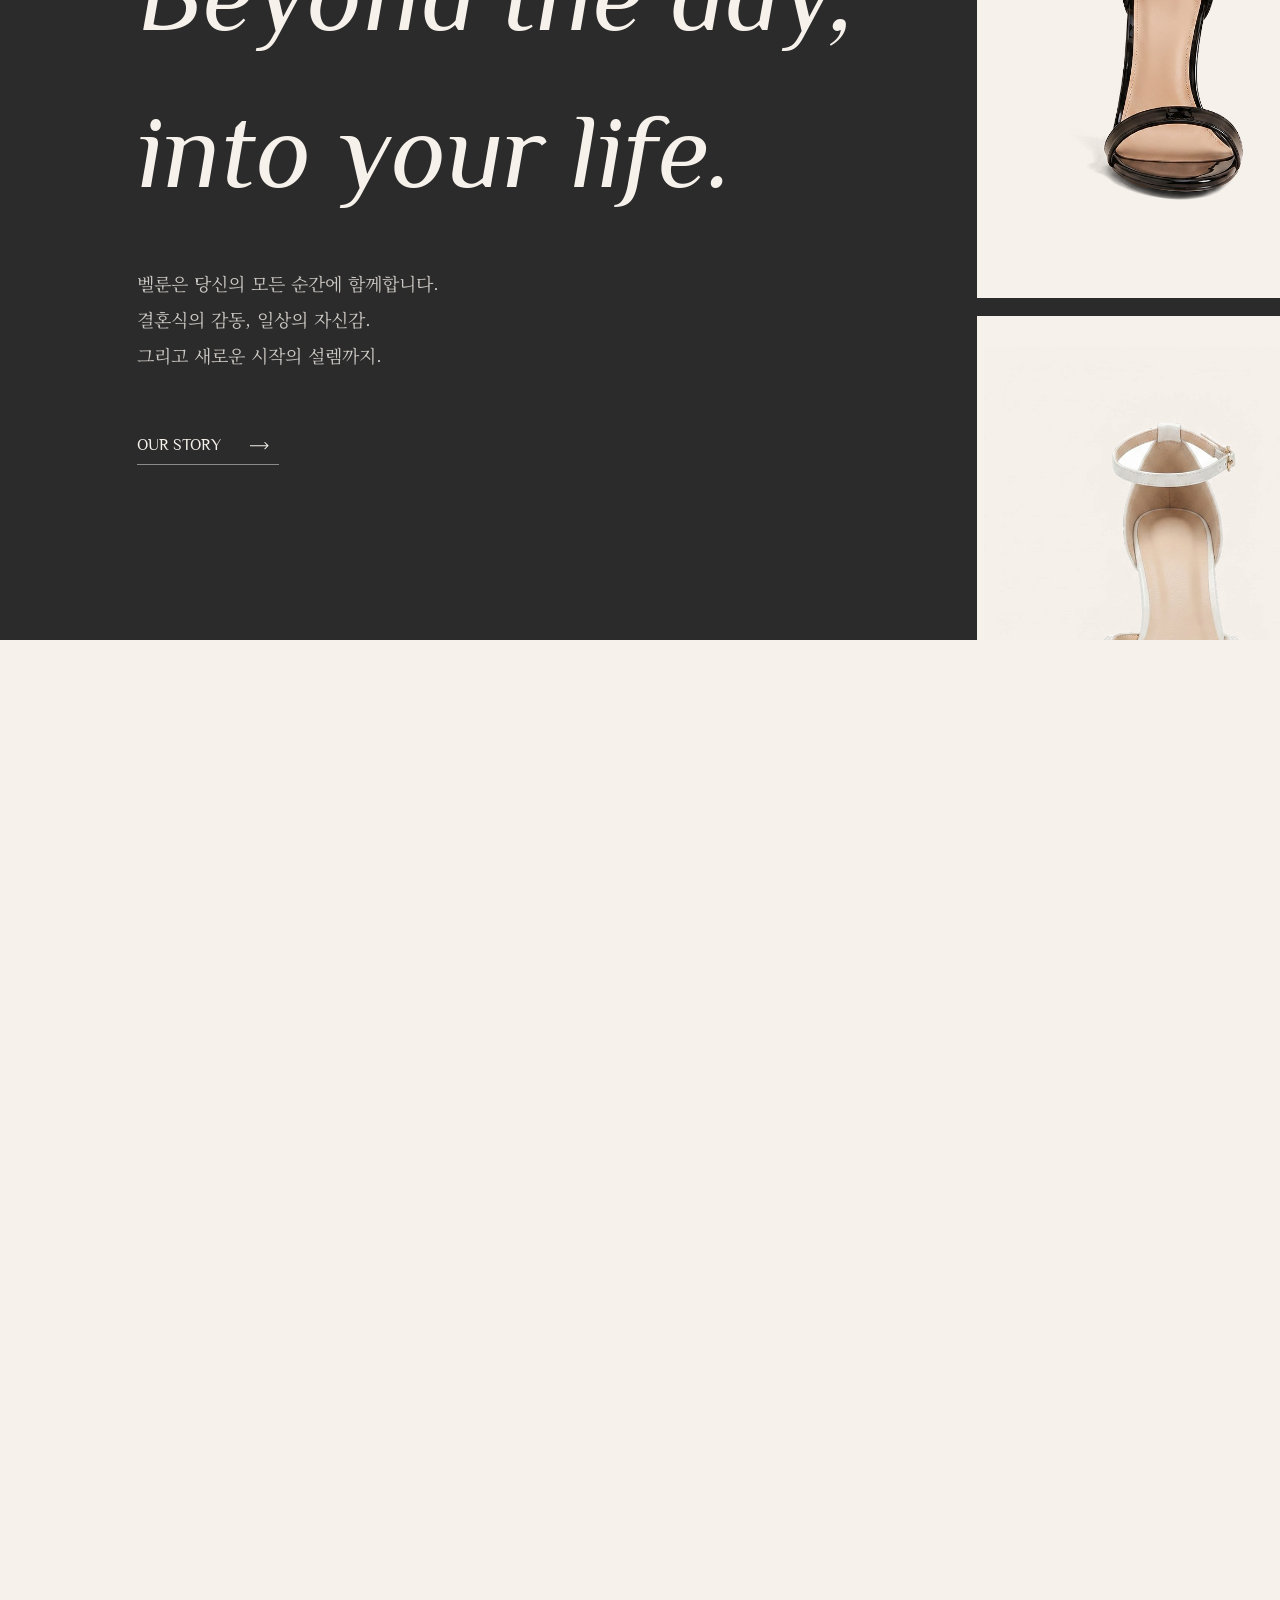
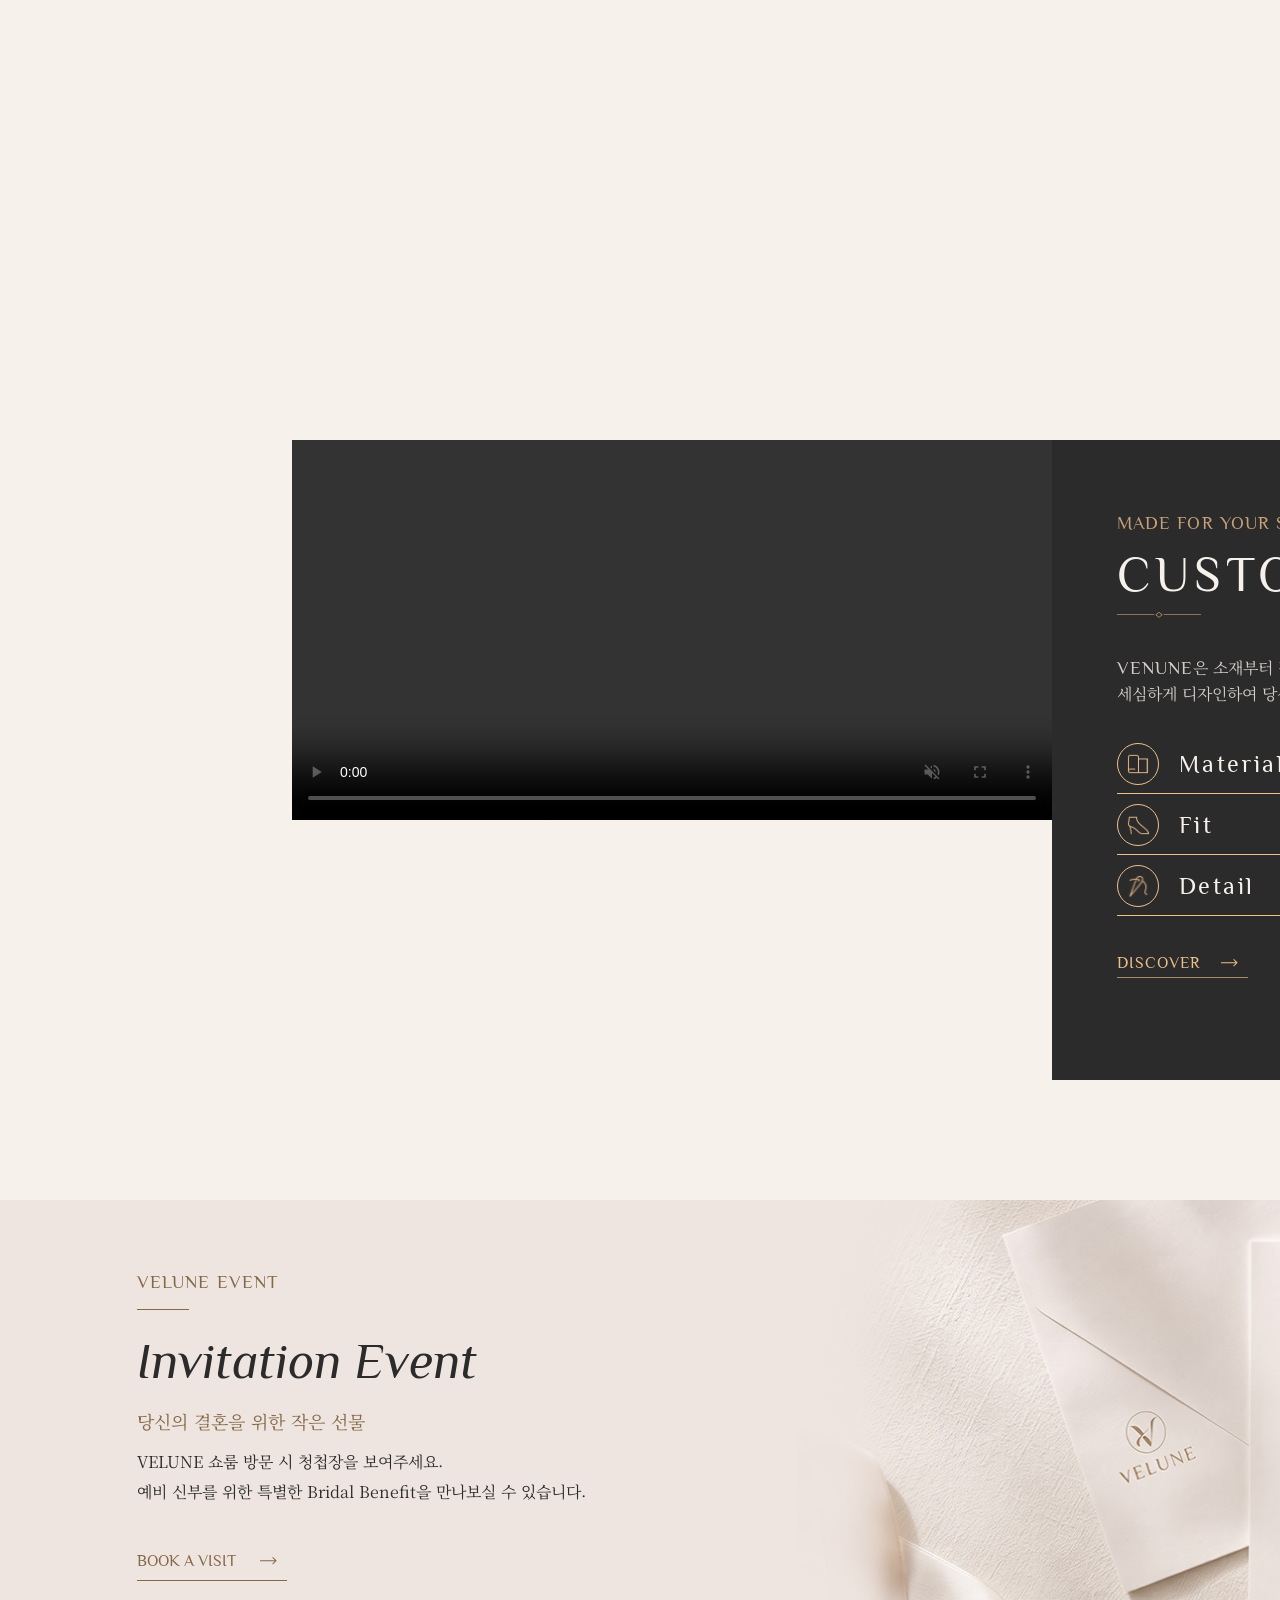
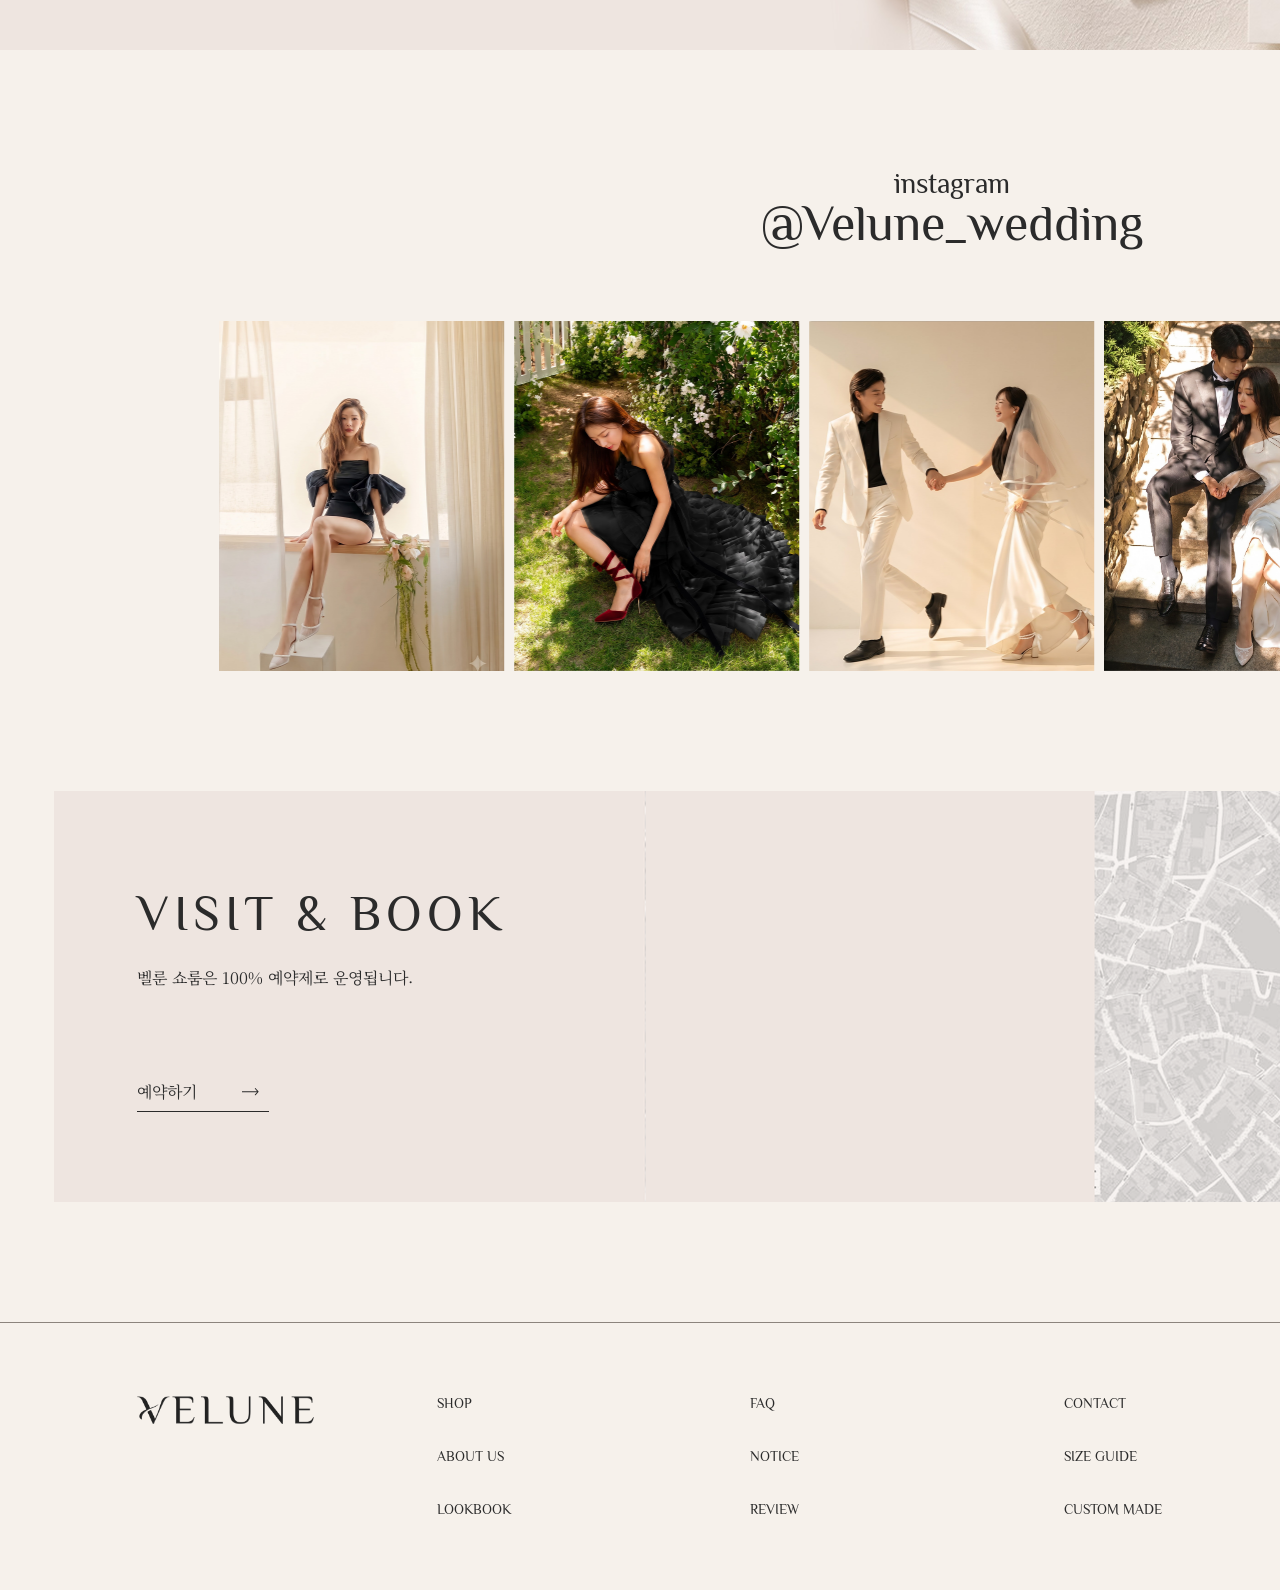
==== commit 34d11fa4: "Update index.html" ====
--- a/index.html
+++ b/index.html
@@ -7,7 +7,7 @@
     <!-- 브라우저 뷰포트 너비를 1360px로 고정하여 페이지를 그리도록 설정 -->
     <title>VELUNE</title>
     <!-- favicon -->
-    <link rel="shortcut icon" href="/images/logo_icon/미니 로고.ico" type="image/x-icon">
+    <link rel="shortcut icon" href="images/logo_icon/favicon.ico" type="image/x-icon">
     <!-- webfont 연결-->
     <!-- font-family: "Philosopher", sans-serif; -->
     <link rel="preconnect" href="https://fonts.googleapis.com">
@@ -445,4 +445,4 @@
     <script src="js/script.js"></script>
 </body>
 
-</html>+</html>
--- a/css/style.css
+++ b/css/style.css
@@ -119,7 +119,7 @@
     align-items: center;
 
     width: 1844px;
-    height: 74px;
+    height: 70px;
     margin: 0 auto;
 
     position: absolute;
@@ -152,11 +152,12 @@
 
 .logo {
     width: 20%;
+    height: 100%;
     text-align: center;
 }
 
 .logo img {
-    width: 280px;
+    height: 70px;
 }
 
 .util {
@@ -241,14 +242,21 @@
 
 .visual_t a {
     width: fit-content;
-    padding-right: 10px;
-    display: flex;
-    gap: 20px;
-
-    position: relative;
-}
-
-.visual_t a::after {
+    padding: 0 13px 7px 0;
+
+    display: flex;
+    align-items: center;
+    gap: 25px;
+
+    border-bottom: 1px solid #2b2b2b;
+    
+    font-family: "Noto Serif KR";
+    font-size: 16px;
+
+    color: #2b2b2b;
+}
+
+/* .visual_t a::after {
     content: "";
     width: 100%;
     height: 1px;
@@ -257,7 +265,7 @@
     position: absolute;
     left: 0;
     bottom: -3px;
-}
+} */
 
 /* .visual_t a:hover::after {
     width: 100%;
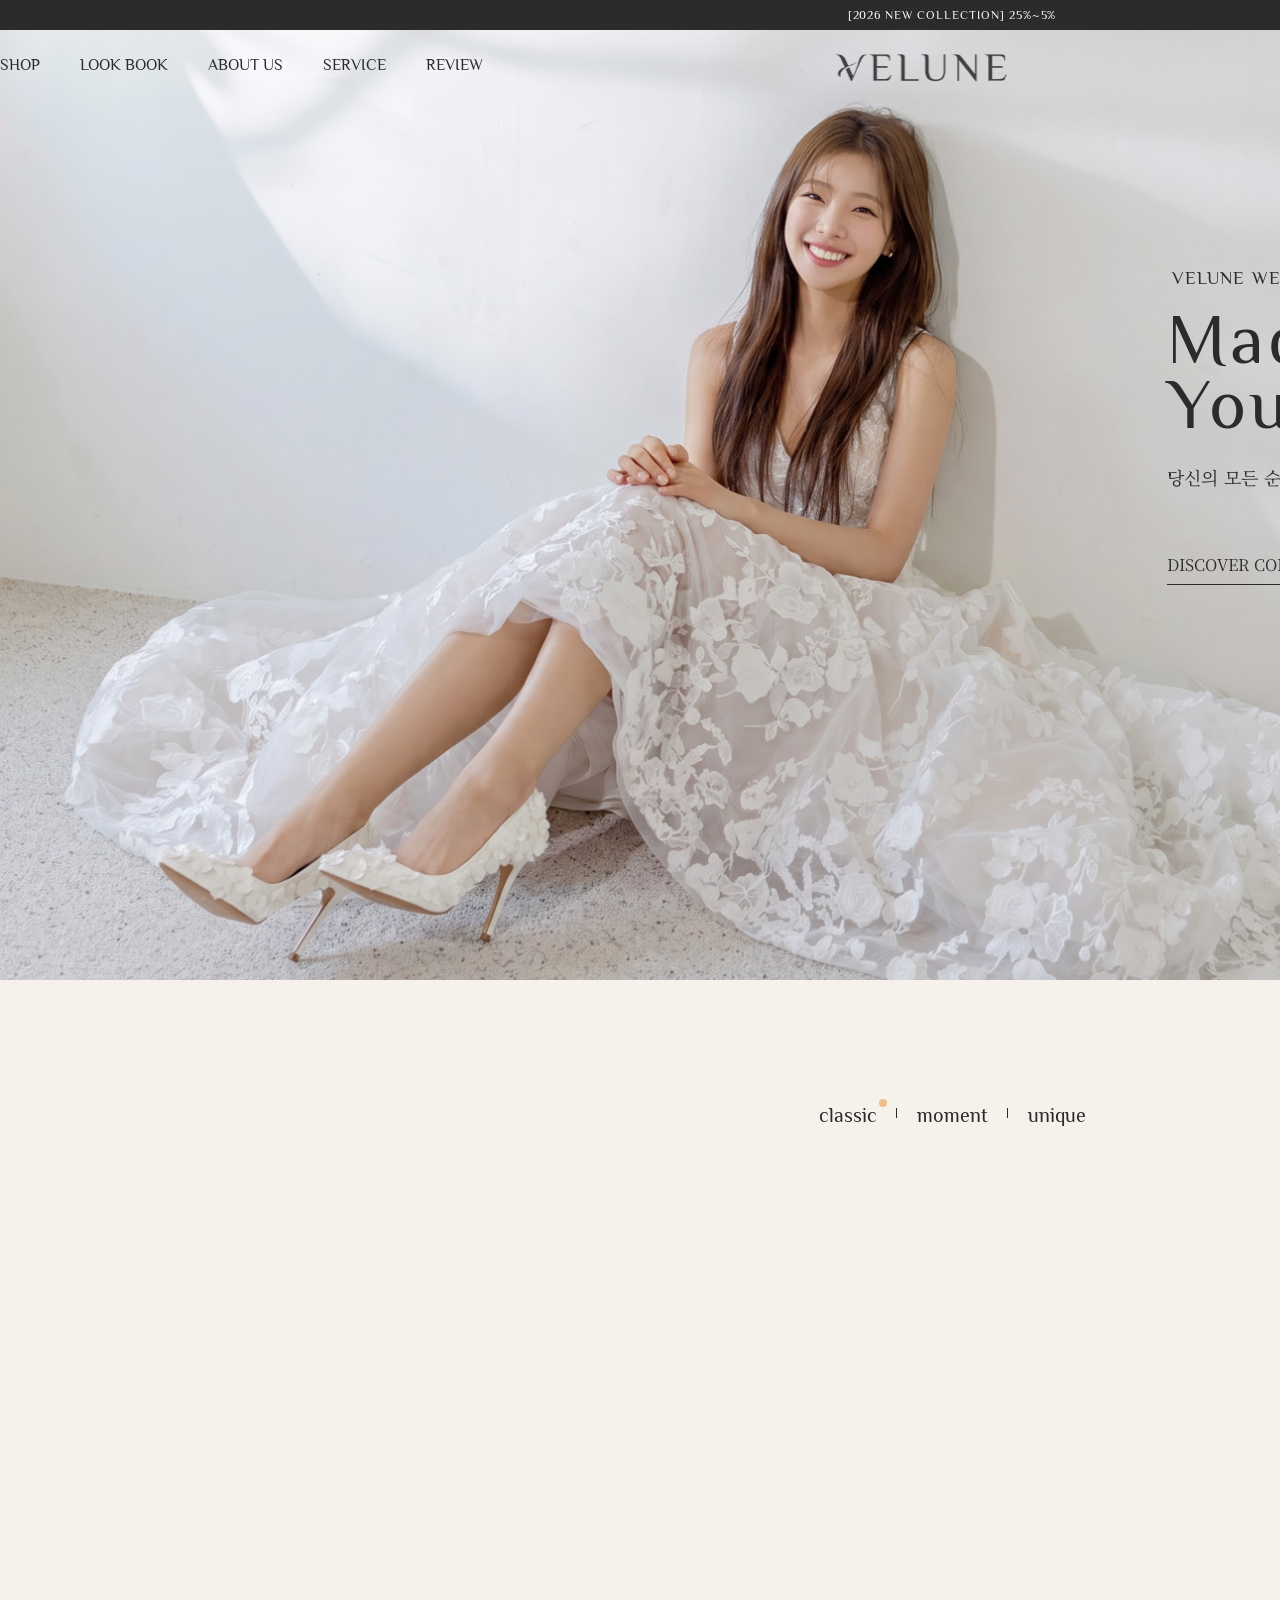
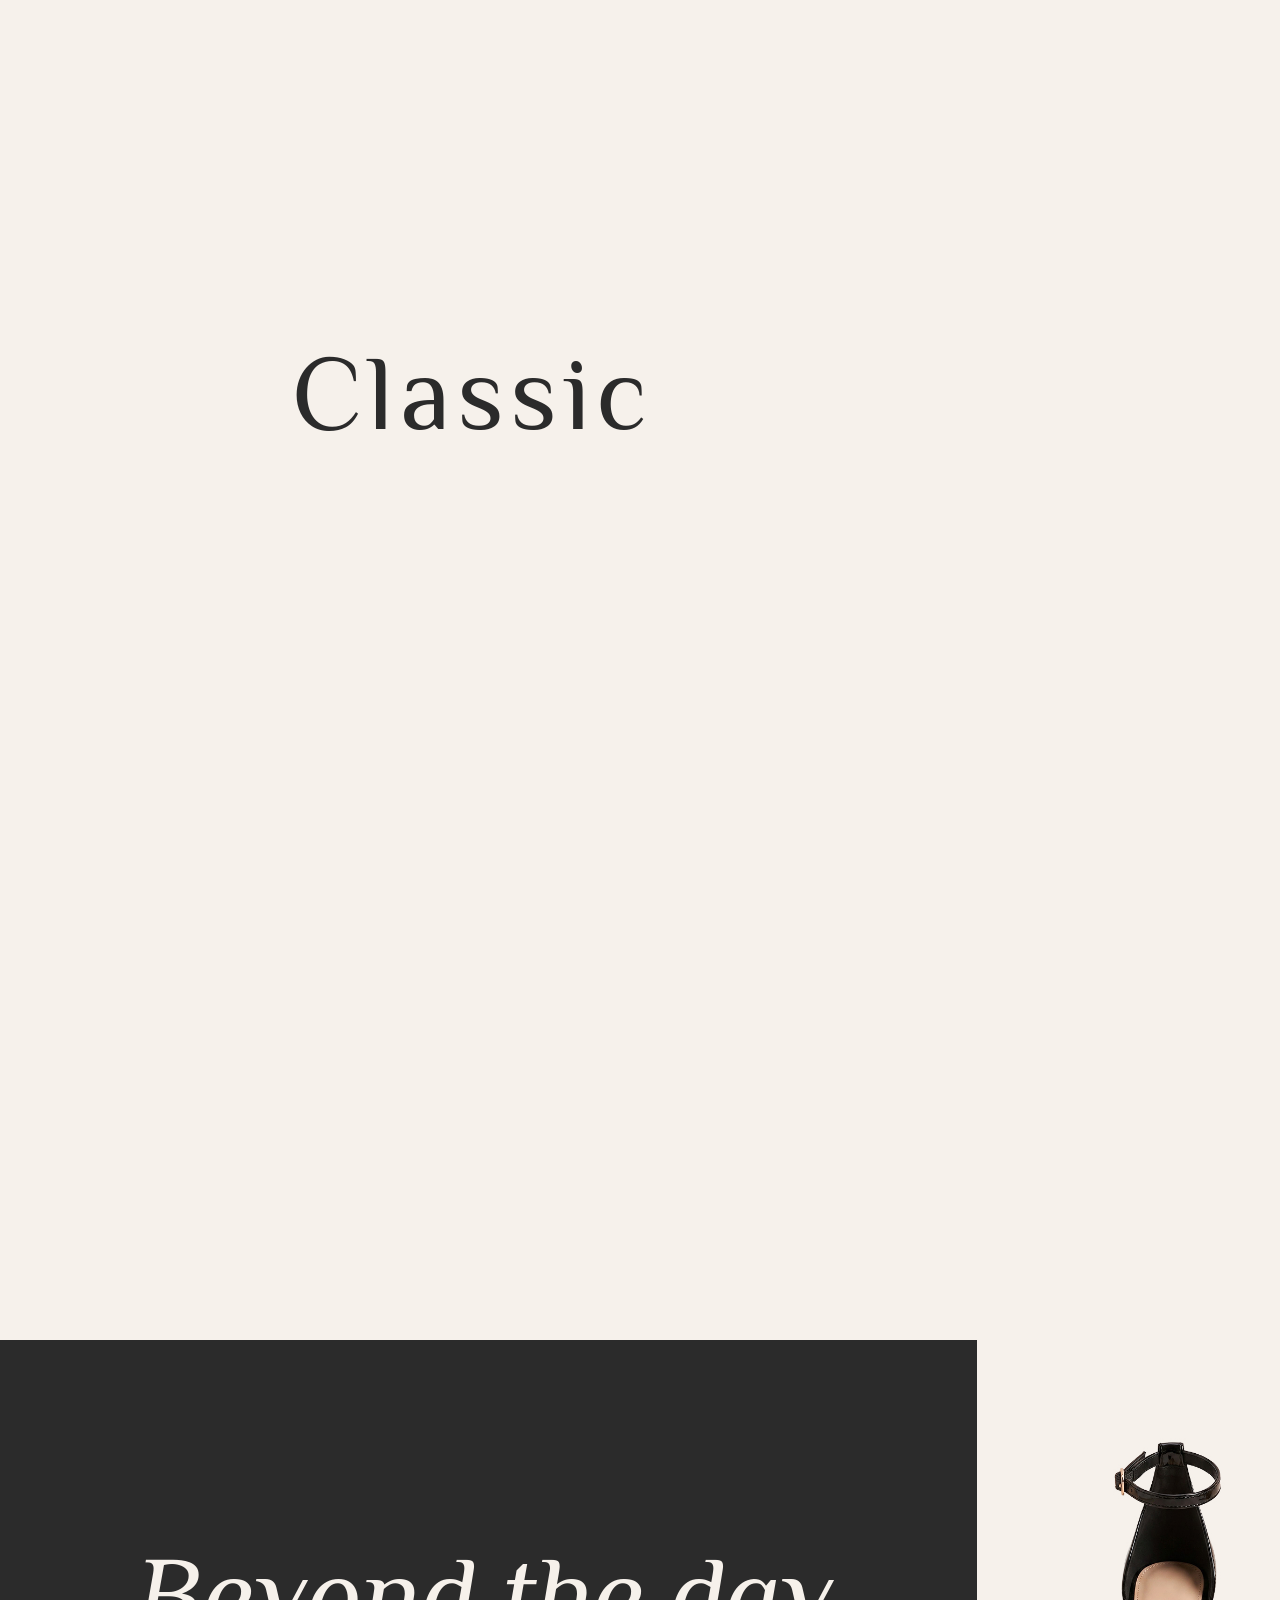
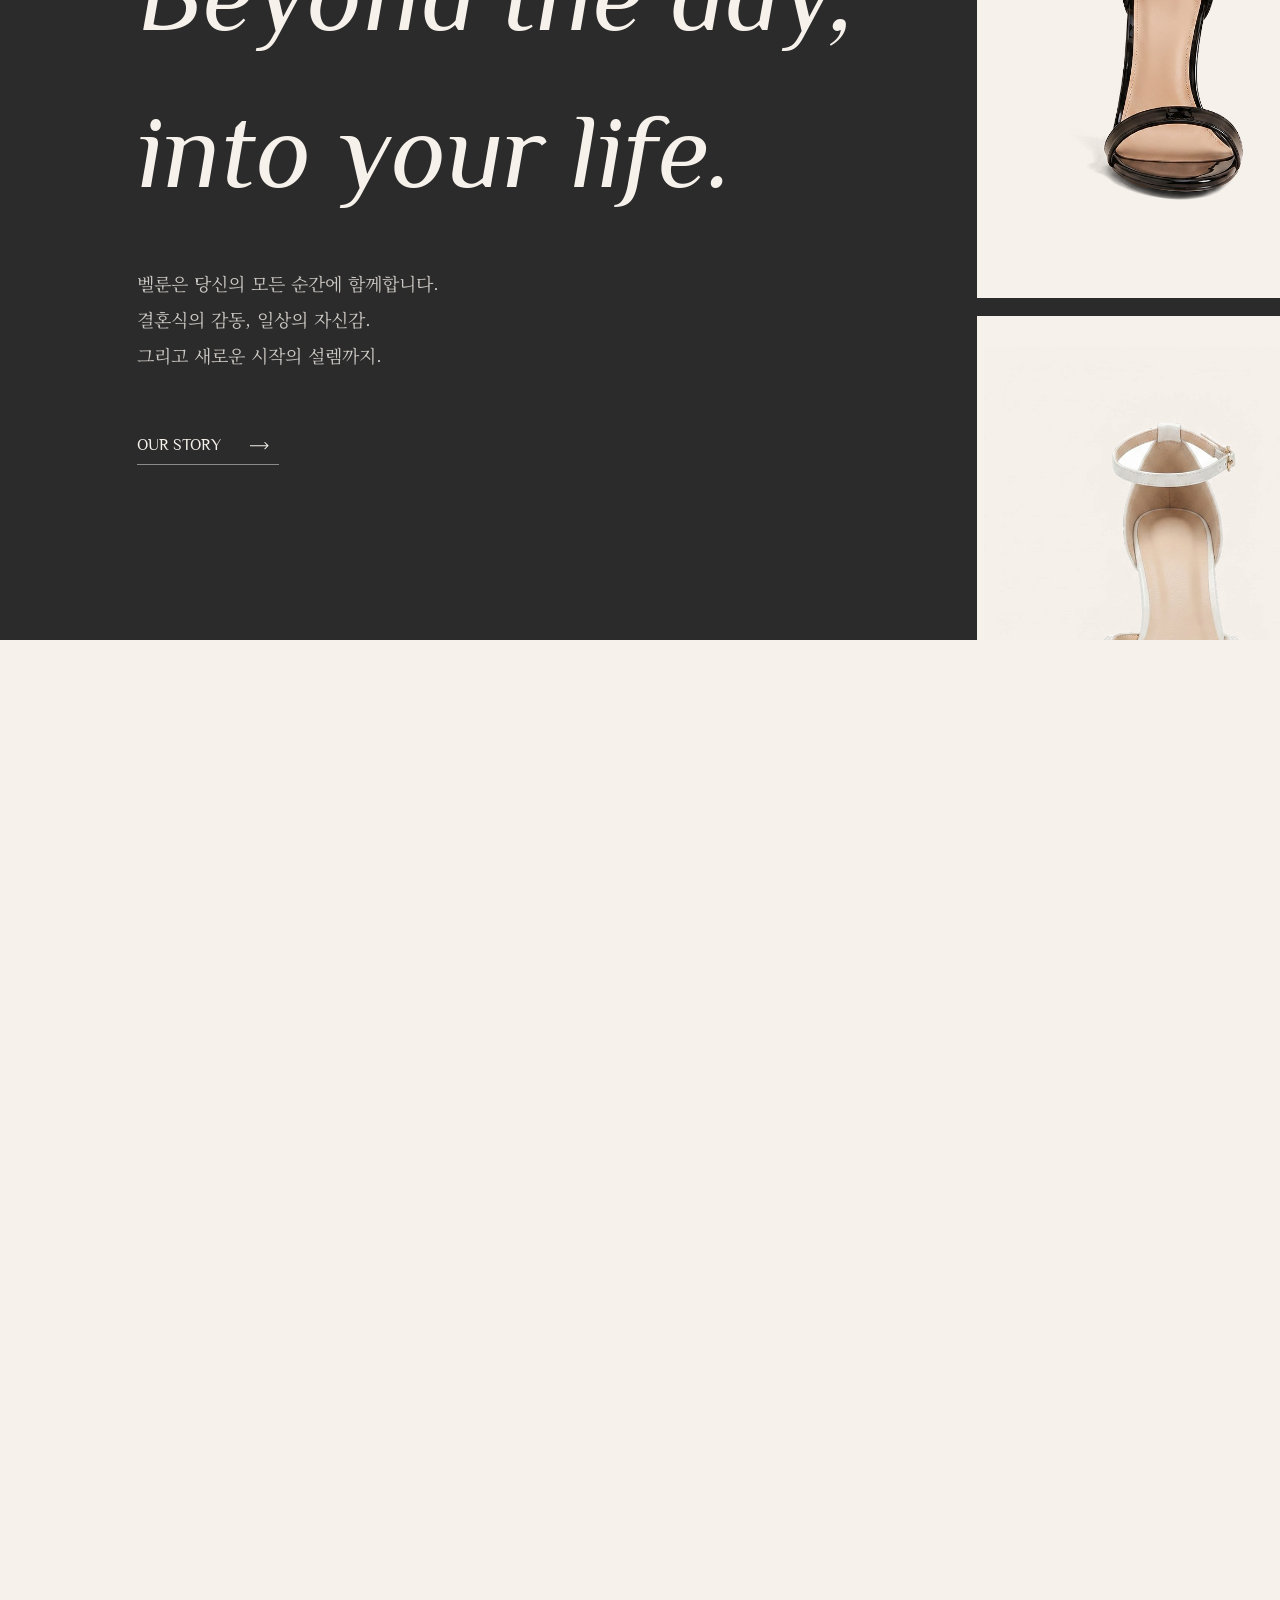
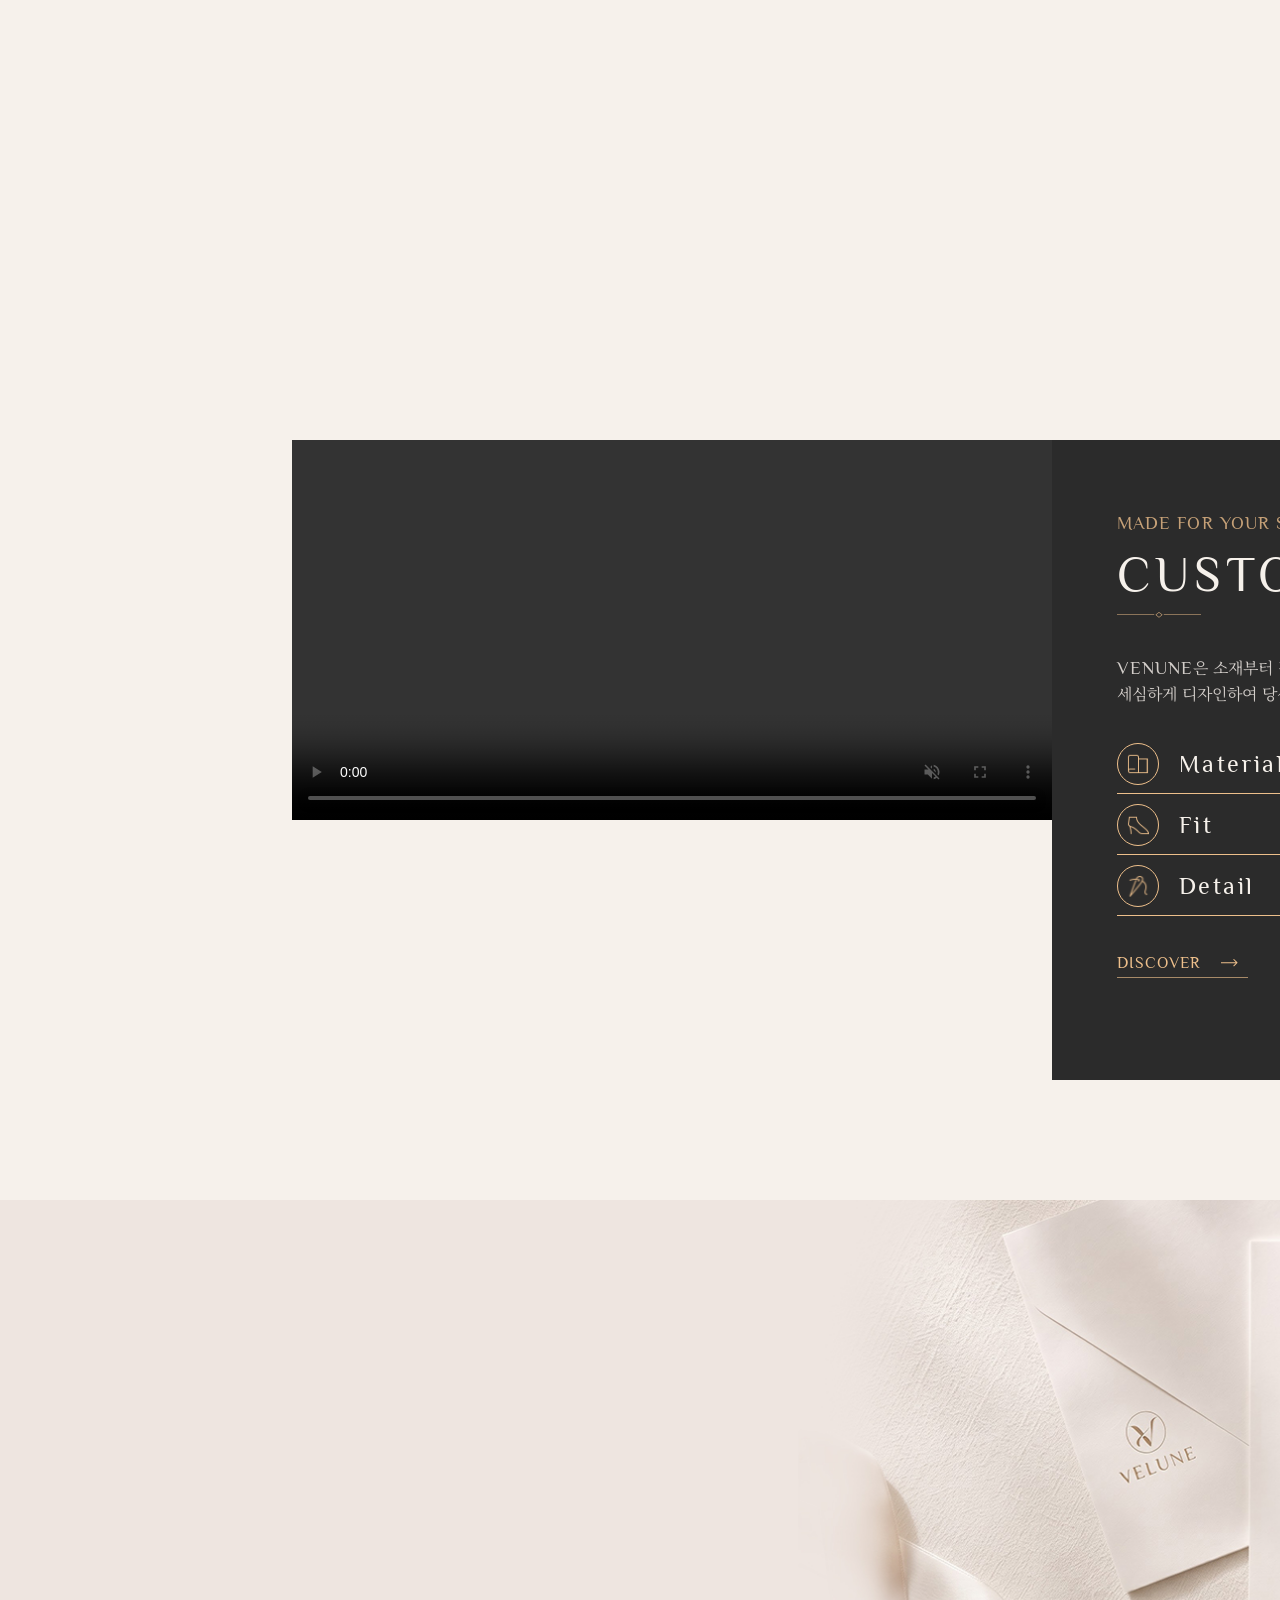
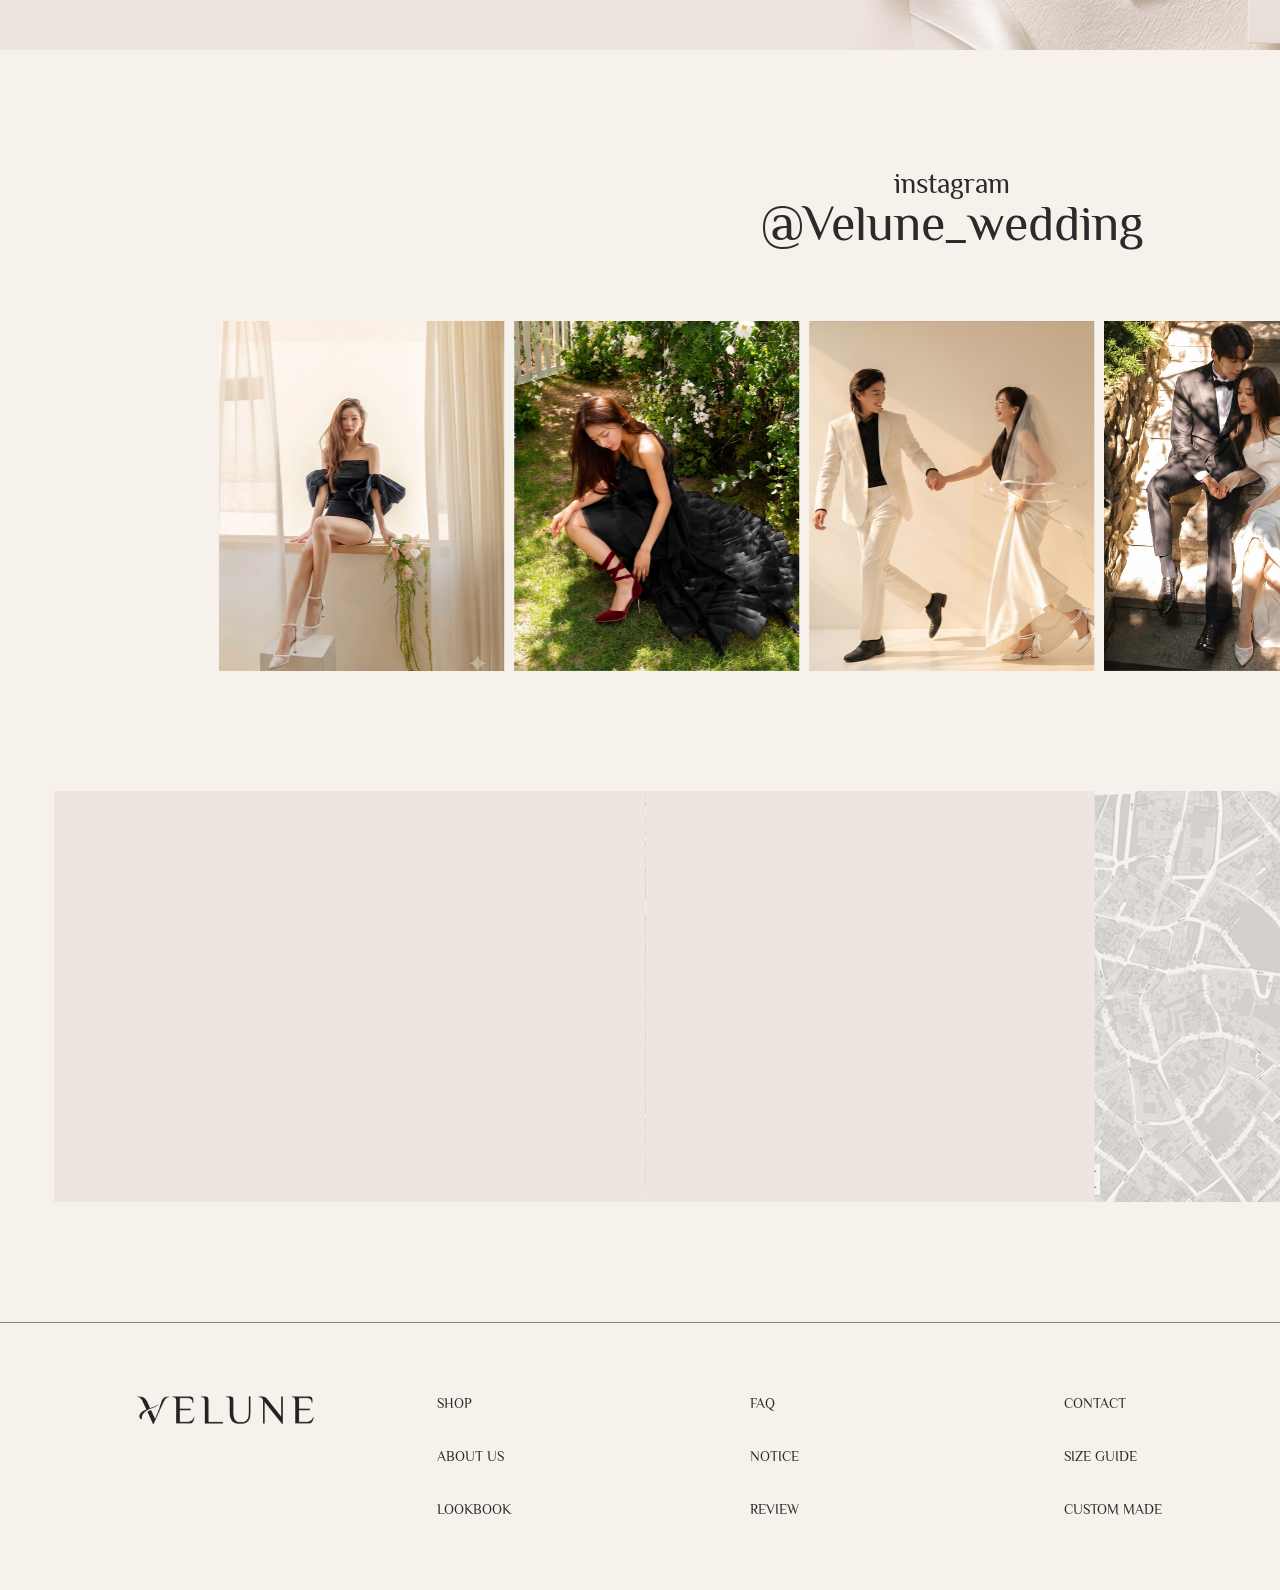
==== commit 7ff8581a: "Add files via upload" ====
--- a/index.html
+++ b/index.html
@@ -18,6 +18,8 @@
 
     <!-- swiper css -->
     <link rel="stylesheet" href="https://cdn.jsdelivr.net/npm/swiper@9/swiper-bundle.min.css" />
+    <!-- aos css -->
+    <link rel="stylesheet" href="https://unpkg.com/aos@next/dist/aos.css" />
     <!-- css 연결-->
     <link rel="stylesheet" href="css/style.css">
 </head>
@@ -143,14 +145,14 @@
 
             <div class="collage_wrap">
                 <ul class="collage1 on">
-                    <li class="collage_img1">
+                    <li class="collage_img1" data-aos="fade-right" data-aos-duration="1500">
                         <img src="images/main/collage1-1.png" alt="collage_images">
                     </li>
-                    <li class="collage_img2">
+                    <li class="collage_img2" data-aos="fade-left" data-aos-duration="1500" data-aos-delay="200">
                         <img src="images/main/collage1-2.png" alt="collage_images">
                     </li>
                     <li><span>Classic</span></li>
-                    <li class="collage_img3">
+                    <li class="collage_img3" data-aos="fade-up" data-aos-duration="1500" data-aos-delay="300">
                         <img src="images/main/collage1-3.png" alt="collage_images">
                     </li>
                 </ul>
@@ -295,7 +297,8 @@
                     <p class="custom_list"><img src="images/main/custom1.svg" alt="">Material</p>
                     <p class="custom_list"><img src="images/main/custom2.svg" alt="">Fit</p>
                     <p class="custom_list"><img src="images/main/custom3.svg" alt="">Detail</p>
-                    <a class="discover" href="size_guide.html#section3">DISCOVER <img src="images/logo_icon/Arrow_mini_gold.svg" alt="discover"></a>
+                    <a class="discover" href="size_guide.html#section3">DISCOVER <img
+                            src="images/logo_icon/Arrow_mini_gold.svg" alt="discover"></a>
                 </li>
             </ul>
         </div>
@@ -305,7 +308,7 @@
         <!-- invitation event -->
         <section id="invitation_event">
 
-            <div class="event_text">
+            <div class="event_text" data-aos="fade-right" data-aos-easing="linear" data-aos-duration="1500">
 
                 <p class="eyebrow">VELUNE EVENT</p>
 
@@ -321,7 +324,7 @@
                     예비 신부를 위한 특별한 Bridal Benefit을 만나보실 수 있습니다.
                 </p>
 
-                <a href="#visit_book" class="book_visit">
+                <a href="#" class="book_visit">
                     <span>BOOK A VISIT</span>
                     <img src="images/main/event_arrow@2x.svg" alt="arrow">
                 </a>
@@ -362,10 +365,10 @@
 
         <!-- visit & book -->
         <div id="visit_book">
-            <div class="visit_text">
+            <div class="visit_text" data-aos="fade-right" data-aos-easing="linear" data-aos-duration="1500">
                 <h3>VISIT & BOOK</h3>
                 <p>벨룬 쇼룸은 100% 예약제로 운영됩니다.</p>
-                <a href="about_us.html#contacts" class="visit_link">
+                <a href="#" class="visit_link">
                     <span>예약하기</span>
                     <img src="images/logo_icon/Arrow_mini.svg" alt="arrow">
                 </a>
@@ -428,8 +431,10 @@
                 </div>
 
                 <ul class="social">
-                    <li><a href="https://www.facebook.com/" target="_blank"><img src="images/logo_icon/footer_facebook.svg" alt="facebook"></a></li>
-                    <li><a href="https://www.instagram.com/" target="_blank"><img src="images/logo_icon/footer_instagram.svg" alt="instagram"></a></li>
+                    <li><a href="https://www.facebook.com/" target="_blank"><img
+                                src="images/logo_icon/footer_facebook.svg" alt="facebook"></a></li>
+                    <li><a href="https://www.instagram.com/" target="_blank"><img
+                                src="images/logo_icon/footer_instagram.svg" alt="instagram"></a></li>
                 </ul>
             </div>
         </div>
@@ -439,10 +444,13 @@
 
     <!-- Swiper JS -->
     <script src="https://cdn.jsdelivr.net/npm/swiper@9/swiper-bundle.min.js"></script>
+
+    <!-- AOS JS -->
+    <script src="https://unpkg.com/aos@next/dist/aos.js"></script>
 
     <!-- jQuery 오픈소스 및 파일 연결 -->
     <script src="js/jquery-4.0.0.min.js"></script>
     <script src="js/script.js"></script>
 </body>
 
-</html>
+</html>
